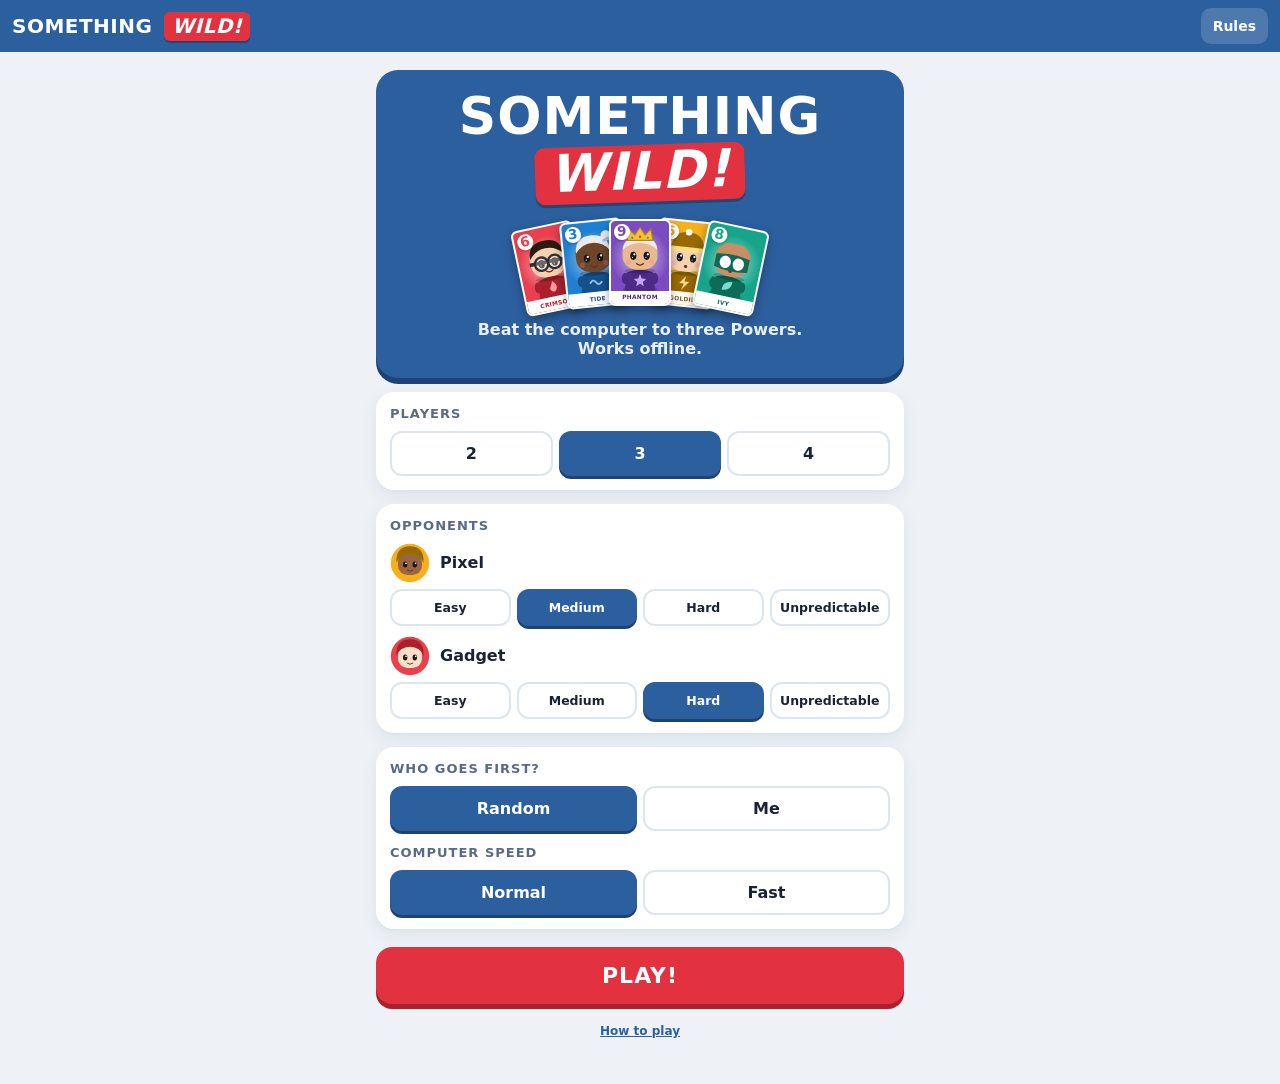
==== index.html @ 79aa4068 "Something Wild Solo PWA Co-Authored-By: Claude Sonnet 5.5 <noreply@anthropic.com> Claude-Session: ht" ====
<!doctype html>
<html lang="en">
<head>
<meta charset="utf-8">
<meta name="viewport" content="width=device-width, initial-scale=1, viewport-fit=cover, user-scalable=no">
<meta name="theme-color" content="#2c5f9e">
<meta name="mobile-web-app-capable" content="yes">
<meta name="apple-mobile-web-app-capable" content="yes">
<title>Something Wild Solo</title>
<link rel="manifest" href="manifest.webmanifest">
<link rel="icon" href="icon-192.png">
<link rel="apple-touch-icon" href="icon-192.png">
<style>
:root {
  --navy: #2c5f9e;
  --navy-d: #1d4274;
  --ink: #1b2233;
  --paper: #eef2f7;
  --paper-2: #dde5ef;
  --logo-red: #e2323f;
  --gold: #f6c22d;
  --radius: 14px;
  --c-red: #e8404e; --d-red: #a8212c; --l-red: #ff9aa0;
  --c-blue: #1f7fd1; --d-blue: #14518a; --l-blue: #8cc4f2;
  --c-green: #16a58a; --d-green: #0c6b59; --l-green: #7fdcc8;
  --c-yellow: #f5b01c; --d-yellow: #8a5c00; --l-yellow: #ffe08a;
  --c-purple: #7b4cc0; --d-purple: #4d2a85; --l-purple: #c4a6ee;
  --cw: 84px;
}
* { box-sizing: border-box; -webkit-tap-highlight-color: transparent; }
html, body { margin: 0; height: 100%; }
body {
  font-family: "Trebuchet MS", "Avenir Next", "Segoe UI", system-ui, sans-serif;
  background: var(--paper);
  color: var(--ink);
  overscroll-behavior: none;
  -webkit-user-select: none; user-select: none;
}
button { font: inherit; cursor: pointer; }
.hidden { display: none !important; }

/* ---------- header ---------- */
.topbar {
  display: flex; align-items: center; gap: 8px;
  background: var(--navy); color: #fff;
  padding: max(8px, env(safe-area-inset-top)) 12px 8px;
  position: sticky; top: 0; z-index: 20;
}
.logo { font-weight: 900; font-size: 20px; letter-spacing: .5px; line-height: 1; flex: 1; text-transform: uppercase; }
.logo b { color: #fff; background: var(--logo-red); padding: 2px 8px 3px; border-radius: 6px; margin-left: 4px; font-style: italic; box-shadow: 0 2px 0 rgba(0,0,0,.25); }
.iconbtn {
  background: rgba(255,255,255,.16); color: #fff; border: 0; border-radius: 10px;
  min-width: 40px; height: 36px; padding: 0 12px; font-weight: 800; font-size: 14px;
}
.iconbtn:active { background: rgba(255,255,255,.3); }

/* ---------- setup screen ---------- */
.setup { max-width: 560px; margin: 0 auto; padding: 18px 16px 40px; }
.hero {
  background: var(--navy); color: #fff; border-radius: 22px; padding: 22px 18px 20px; text-align: center;
  box-shadow: 0 6px 0 var(--navy-d);
}
.hero h1 { margin: 0; font-size: clamp(34px, 11vw, 52px); line-height: .95; text-transform: uppercase; letter-spacing: 1px; }
.hero h1 span { display: block; color: #fff; }
.hero h1 em { display: inline-block; background: var(--logo-red); font-style: italic; padding: 2px 14px 6px; border-radius: 10px; margin-top: 4px; box-shadow: 0 3px 0 rgba(0,0,0,.25); transform: rotate(-2deg); }
.hero p { margin: 14px 0 0; opacity: .9; font-weight: 600; }
.hero .fan { display: flex; justify-content: center; margin-top: 16px; --cw: 62px; }
.hero .fan .card { margin: 0 -8px; box-shadow: 0 4px 10px rgba(0,0,0,.35); }
.hero .fan .card:nth-child(1) { transform: rotate(-12deg) translateY(6px); }
.hero .fan .card:nth-child(2) { transform: rotate(-6deg) translateY(1px); }
.hero .fan .card:nth-child(3) { transform: rotate(0); z-index: 2; }
.hero .fan .card:nth-child(4) { transform: rotate(6deg) translateY(1px); }
.hero .fan .card:nth-child(5) { transform: rotate(12deg) translateY(6px); }
.panel { background: #fff; border-radius: 18px; padding: 14px; margin-top: 14px; box-shadow: 0 2px 0 var(--paper-2), 0 6px 18px rgba(30,50,90,.08); }
.panel h3 { margin: 0 0 10px; font-size: 13px; text-transform: uppercase; letter-spacing: 1px; color: #5a6a85; }
.seg { display: flex; gap: 6px; flex-wrap: wrap; }
.seg button {
  flex: 1 1 0; min-width: 64px; padding: 11px 8px; border-radius: 12px; border: 2px solid var(--paper-2);
  background: #fff; font-weight: 800; color: var(--ink);
}
.seg button[aria-pressed="true"] { background: var(--navy); border-color: var(--navy); color: #fff; box-shadow: 0 3px 0 var(--navy-d); }
.opp-row { display: flex; align-items: center; gap: 10px; margin-top: 10px; }
.opp-row .av { width: 40px; height: 40px; flex: none; }
.opp-row .nm { font-weight: 800; width: 66px; flex: none; }
.opp-row .seg { flex: 1; }
.opp-row .seg button { padding: 8px 2px; min-width: 0; font-size: 12px; }
.bigbtn {
  display: block; width: 100%; margin-top: 18px; padding: 16px; border: 0; border-radius: 16px;
  background: var(--logo-red); color: #fff; font-size: 22px; font-weight: 900; text-transform: uppercase; letter-spacing: 1px;
  box-shadow: 0 5px 0 #a8212c;
}
.bigbtn:active { transform: translateY(3px); box-shadow: 0 2px 0 #a8212c; }
.fine { text-align: center; font-size: 12px; color: #6b7b95; margin-top: 14px; }
.linkbtn { background: none; border: 0; color: var(--navy); font-weight: 800; text-decoration: underline; padding: 6px; }

/* ---------- cards ---------- */
.card {
  position: relative; width: var(--cw); aspect-ratio: 5 / 7; flex: none;
  border-radius: calc(var(--cw) * .1); background: var(--c);
  border: calc(var(--cw) * .04) solid #fff; box-shadow: 0 2px 6px rgba(20,30,60,.3);
  overflow: hidden; color: #fff;
  transition: transform .15s ease, box-shadow .15s ease;
}
.card .art { position: absolute; left: 0; right: 0; top: 8%; bottom: 15%; background: radial-gradient(circle at 50% 48%, rgba(255,255,255,.6), rgba(255,255,255,0) 66%); }
.card .art svg { width: 100%; height: 100%; display: block; }
.card .num {
  position: absolute; left: 5%; top: 4%; width: 27%; aspect-ratio: 1; border-radius: 50%;
  background: #fff; color: var(--c); display: grid; place-items: center; z-index: 2;
  font-weight: 900; font-size: calc(var(--cw) * .22); line-height: 1; box-shadow: 0 1px 3px rgba(0,0,0,.25);
}
.card .nm {
  position: absolute; left: 0; right: 0; bottom: 0; height: 15%; background: #fff; color: var(--d);
  display: grid; place-items: center; font-weight: 900; text-transform: uppercase;
  font-size: calc(var(--cw) * .095); letter-spacing: .3px; white-space: nowrap;
}
.card .msym { position: absolute; right: 5%; top: 5%; width: 19%; z-index: 2; background: rgba(255,255,255,.92); border-radius: 6px; padding: 2px; }
.card .msym svg { width: 100%; display: block; }
.card.back {
  background: linear-gradient(135deg, #fff 0 6%, var(--navy) 6% 100%);
  display: grid; place-items: center;
}
.card.back::after {
  content: "WILD!"; color: #fff; font-weight: 900; font-style: italic; transform: rotate(-12deg);
  font-size: calc(var(--cw) * .2); background: var(--logo-red); padding: 2px 6px; border-radius: 5px; box-shadow: 0 2px 0 rgba(0,0,0,.3);
}
.card.empty { background: transparent; border: 2px dashed #a9b6cb; box-shadow: none; }
.c-red { --c: var(--c-red); --d: var(--d-red); --l: var(--l-red); }
.c-blue { --c: var(--c-blue); --d: var(--d-blue); --l: var(--l-blue); }
.c-green { --c: var(--c-green); --d: var(--d-green); --l: var(--l-green); }
.c-yellow { --c: var(--c-yellow); --d: var(--d-yellow); --l: var(--l-yellow); }
.c-purple { --c: var(--c-purple); --d: var(--d-purple); --l: var(--l-purple); }
.card.sm { --cw: 46px; }
.card.sm .nm, .card.sm .msym { display: none; }
.card.sm .art { bottom: 0; }
.card.md { --cw: 62px; }
.card.md .nm { font-size: 7px; }
.card.lg { --cw: 110px; }

.selectable { cursor: pointer; outline: 3px solid var(--gold); outline-offset: 1px; animation: glow 1.1s ease-in-out infinite; }
@keyframes glow { 0%, 100% { outline-color: var(--gold); } 50% { outline-color: #fff; } }
.picked { outline: 4px solid #fff; box-shadow: 0 0 0 3px var(--logo-red), 0 8px 18px rgba(0,0,0,.35); transform: translateY(-14px) scale(1.04) !important; animation: none; z-index: 5; }
.hinted::before { content: "\2605"; position: absolute; z-index: 6; right: 3px; bottom: 18%; color: #fff; background: var(--logo-red); border-radius: 50%; width: 22px; height: 22px; display: grid; place-items: center; font-size: 13px; box-shadow: 0 1px 4px rgba(0,0,0,.4); }
.fresh { animation: pop .45s cubic-bezier(.2,1.4,.4,1); }
@keyframes pop { from { transform: scale(.4) translateY(-30px); opacity: 0; } to { transform: none; opacity: 1; } }
@keyframes bob { 0%, 100% { transform: translateY(0); } 50% { transform: translateY(-3px); } }

/* ---------- power cards ---------- */
.pcard {
  width: var(--pw, 180px); background: #fff; border-radius: 12px; overflow: hidden; border: 3px solid var(--c);
  box-shadow: 0 2px 8px rgba(20,30,60,.25); text-align: center; flex: none; position: relative;
}
.pcard .ptop { background: var(--c); color: #fff; font-weight: 900; font-size: 12px; text-transform: uppercase; padding: 3px 6px; letter-spacing: .4px; display: flex; align-items: center; justify-content: center; gap: 6px; }
.pcard .pico { background: linear-gradient(#f7f9fc, #e8edf5); padding: 6px 8px; }
.pcard .pico svg { width: 100%; height: 46px; display: block; }
.pcard .ptxt { font-size: 11px; line-height: 1.25; padding: 5px 7px 7px; font-weight: 600; color: #3b475e; }
.pcard.mini { --pw: 64px; border-width: 2px; border-radius: 9px; }
.pcard.mini .ptop { font-size: 8px; padding: 2px 2px; }
.pcard.mini .pico { padding: 3px 3px; }
.pcard.mini .pico svg { height: 24px; }
.pcard.mini .ptxt { display: none; }
.pcard.big { --pw: 150px; }
.pcard.disabled { filter: grayscale(.85); opacity: .65; }
.pcard .stripe { position: absolute; right: 0; top: 0; background: var(--gold); color: #3b2c00; font-size: 10px; font-weight: 900; padding: 2px 6px; border-bottom-left-radius: 8px; }

/* ---------- game screen ---------- */
.game { display: flex; flex-direction: column; min-height: calc(100dvh - 52px); max-width: 980px; margin: 0 auto; padding: 8px 8px 0; gap: 8px; }
.opps { display: flex; flex-direction: column; gap: 6px; }
@media (min-width: 760px) { .opps { flex-direction: row; } .opps .opp { flex: 1; } }
.opp { background: #fff; border-radius: 14px; padding: 7px 9px 8px; box-shadow: 0 2px 0 var(--paper-2); position: relative; border: 3px solid transparent; transition: border-color .2s, box-shadow .2s; min-width: 0; }
.opp.active, .me.active { border-color: var(--gold); box-shadow: 0 0 0 3px rgba(246,194,45,.35); }
.head { display: flex; align-items: center; gap: 7px; min-height: 30px; }
.head .av { width: 28px; height: 28px; flex: none; }
.head .who { font-weight: 900; font-size: 14px; }
.lvl { font-size: 10px; font-weight: 900; text-transform: uppercase; letter-spacing: .6px; padding: 2px 6px; border-radius: 99px; background: var(--paper-2); color: #4a5a76; }
.lvl.hard { background: #ffd9dc; color: #8a1d27; }
.lvl.unpredictable { background: #e6d9ff; color: #4d2a85; }
.lvl.easy { background: #d5f4e8; color: #0c6b59; }
.lvl.medium { background: #fff0c4; color: #7a5600; }
.pips { margin-left: auto; display: flex; gap: 4px; align-items: center; }
.pip { width: 15px; height: 15px; border-radius: 50%; border: 2px solid #b7c2d6; background: #fff; }
.pip.on { background: var(--gold); border-color: #c99a00; box-shadow: 0 0 0 2px rgba(246,194,45,.35); }
.handcount { display: flex; align-items: center; gap: 3px; font-weight: 900; font-size: 12px; color: #4a5a76; }
.handcount .mb { width: 11px; height: 15px; border-radius: 2px; background: var(--navy); border: 1px solid #fff; box-shadow: 0 0 0 1px #9fb0cc; }
.moverchip { width: 26px; height: 32px; flex: none; }
.moverchip svg { width: 100%; height: 100%; }
.tabrow { display: flex; align-items: flex-end; min-height: 56px; margin-top: 4px; padding-left: 2px; }
.tabrow .card { margin-right: -8px; }
.tabrow .card:last-child { margin-right: 0; }
.tabrow.empty::before { content: "nothing in play yet"; color: #9aa8bf; font-size: 11px; font-weight: 700; align-self: center; }
.pwrow { display: flex; gap: 5px; margin-top: 5px; flex-wrap: wrap; }

.center { display: flex; align-items: flex-start; justify-content: center; gap: 10px; padding: 8px; background: linear-gradient(#e3eaf4, #d6e0ee); border-radius: 16px; }
.pile { text-align: center; font-size: 11px; font-weight: 800; color: #4a5a76; --cw: 58px; }
.pile .card { margin: 0 auto 3px; }
.pile .count { display: block; }
.centerpower { text-align: center; }
.centerpower .hint { display: block; font-size: 10.5px; font-weight: 800; color: #4a5a76; margin-top: 4px; max-width: 150px; }
.hint .dot { display: inline-block; width: 10px; height: 10px; border-radius: 50%; background: var(--c); vertical-align: -1px; margin-right: 2px; }
.moverbox { text-align: center; font-size: 10.5px; font-weight: 800; color: #4a5a76; width: 62px; }
.moverbox .tok { width: 46px; height: 56px; margin: 0 auto 2px; }
.moverbox .tok svg { width: 100%; height: 100%; }
.moverbox.held .tok { opacity: .35; filter: grayscale(.6); }
.ticker { text-align: center; min-height: 36px; font-weight: 700; font-size: 13px; color: #33415c; padding: 0 6px; display: flex; flex-direction: column; justify-content: center; }
.ticker div:last-child { font-weight: 900; color: var(--ink); }
.ticker div:not(:last-child) { opacity: .55; font-size: 12px; }

.me { background: #fff; border-radius: 14px; padding: 7px 9px 9px; box-shadow: 0 2px 0 var(--paper-2); border: 3px solid transparent; }
.me .tabrow { min-height: 92px; }
.me .tabrow .card { --cw: 62px; margin-right: -4px; }
.hand { display: flex; justify-content: center; gap: 6px; padding: 10px 4px 10px; }
.hand .card { --cw: min(23vw, 92px); }
@media (min-width: 760px) { .hand .card { --cw: 100px; } .me .tabrow .card { --cw: 78px; } .card.sm { --cw: 54px; } .card.md { --cw: 70px; } }
.hand .card:active { transform: translateY(-4px); }

/* ---------- prompt bar ---------- */
.promptbar {
  position: sticky; bottom: 0; z-index: 15; margin: 0 -8px; padding: 10px 12px max(10px, env(safe-area-inset-bottom));
  background: var(--navy); color: #fff; display: flex; align-items: center; gap: 10px; min-height: 62px;
  box-shadow: 0 -4px 14px rgba(20,40,80,.25);
}
.promptbar .msg { flex: 1; font-weight: 800; font-size: 15px; line-height: 1.2; }
.promptbar .msg small { display: block; font-weight: 600; opacity: .85; font-size: 12px; margin-top: 2px; }
.pbtn { border: 0; border-radius: 12px; padding: 11px 16px; font-weight: 900; font-size: 15px; background: #fff; color: var(--navy-d); box-shadow: 0 3px 0 rgba(0,0,0,.25); white-space: nowrap; }
.pbtn.primary { background: var(--logo-red); color: #fff; }
.pbtn[disabled] { opacity: .45; box-shadow: none; }
.pbtn:active:not([disabled]) { transform: translateY(2px); box-shadow: 0 1px 0 rgba(0,0,0,.25); }
.dots::after { content: ""; display: inline-block; width: 1.4em; text-align: left; animation: dots 1.2s steps(4, end) infinite; }
@keyframes dots { 0% { content: ""; } 25% { content: "."; } 50% { content: ".."; } 75% { content: "..."; } }

/* ---------- sheets / overlays ---------- */
.scrim { position: fixed; inset: 0; background: rgba(15,25,50,.45); z-index: 40; display: flex; align-items: flex-end; justify-content: center; }
.scrim.center-modal { align-items: center; padding: 16px; }
.sheet { background: #fff; width: 100%; max-width: 620px; border-radius: 22px 22px 0 0; padding: 16px 14px max(16px, env(safe-area-inset-bottom)); max-height: 82dvh; overflow: auto; animation: rise .22s ease-out; }
.center-modal .sheet { border-radius: 22px; }
@keyframes rise { from { transform: translateY(40px); opacity: 0; } to { transform: none; opacity: 1; } }
.sheet h2 { margin: 0 0 4px; font-size: 20px; }
.sheet .sub { margin: 0 0 12px; color: #5a6a85; font-weight: 600; font-size: 14px; }
.sheet h4 { margin: 16px 0 6px; font-size: 13px; text-transform: uppercase; letter-spacing: 1px; color: #5a6a85; }
.plist { display: flex; flex-direction: column; gap: 10px; }
.popt { display: flex; gap: 12px; align-items: center; padding: 8px; border-radius: 14px; border: 2px solid var(--paper-2); background: #fff; text-align: left; width: 100%; }
.popt:not([disabled]):active { background: #f3f6fb; }
.popt .pcard { --pw: 118px; }
.popt .ptxt { display: none; }
.popt .info { flex: 1; font-size: 13px; font-weight: 700; color: #3b475e; line-height: 1.3; }
.popt .info b { display: block; font-size: 15px; color: var(--ink); }
.popt .info .why { color: #b33; font-size: 12px; }
.popt .star { color: #0c6b59; font-weight: 900; }
.popt[disabled] { opacity: .55; }
.colorgrid { display: grid; grid-template-columns: repeat(5, 1fr); gap: 8px; margin: 8px 0; }
.colorgrid button { aspect-ratio: 1; border: 3px solid #fff; border-radius: 16px; font-weight: 900; color: #fff; font-size: 11px; text-transform: uppercase; box-shadow: 0 3px 0 rgba(0,0,0,.25); background: var(--c); }
.numgrid { display: grid; grid-template-columns: repeat(5, 1fr); gap: 8px; margin: 8px 0; }
.numgrid button { padding: 14px 0; border-radius: 14px; border: 2px solid var(--paper-2); background: #fff; font-size: 22px; font-weight: 900; box-shadow: 0 3px 0 var(--paper-2); }
.numgrid button:active { background: var(--navy); color: #fff; }
.cardrow { display: flex; flex-wrap: wrap; gap: 8px; justify-content: center; margin: 8px 0; }
.cardrow .card { --cw: 62px; }
.tripleopt { display: flex; gap: 4px; padding: 8px; border-radius: 14px; border: 2px solid var(--paper-2); background: #fff; margin-bottom: 8px; width: 100%; align-items: center; justify-content: center; }
.tripleopt .card { --cw: 58px; }
.tripleopt .lbl { margin-left: 10px; font-weight: 800; font-size: 13px; text-align: left; flex: 1; }
.skipbtn { width: 100%; margin-top: 10px; padding: 13px; border-radius: 14px; border: 2px solid var(--paper-2); background: #fff; font-weight: 900; font-size: 15px; color: #4a5a76; }
.rules p, .rules li { font-size: 14px; line-height: 1.45; color: #2e3a52; }
.rules ol { padding-left: 20px; margin: 6px 0; }
.rules .pgrid { display: grid; grid-template-columns: 1fr 1fr; gap: 10px; }
@media (max-width: 440px) { .rules .pgrid { grid-template-columns: 1fr; } }
.rules .pcard { --pw: 100%; }
.rules .pcard .pico svg { height: 40px; }

/* ---------- banners ---------- */
.banner { position: fixed; left: 50%; top: 28%; transform: translateX(-50%); z-index: 60; pointer-events: none; text-align: center; animation: bannerIn 2s ease both; width: min(92vw, 520px); }
.banner .b { display: inline-block; background: var(--logo-red); color: #fff; font-weight: 900; font-size: clamp(22px, 7vw, 38px); text-transform: uppercase; font-style: italic; padding: 8px 22px 12px; border-radius: 16px; box-shadow: 0 6px 0 #a8212c, 0 10px 30px rgba(0,0,0,.3); transform: rotate(-2deg); }
.banner .s { margin-top: 10px; background: #fff; border-radius: 12px; display: inline-block; padding: 7px 14px; font-weight: 800; font-size: 14px; box-shadow: 0 4px 14px rgba(0,0,0,.25); }
@keyframes bannerIn { 0% { opacity: 0; transform: translateX(-50%) scale(.5) rotate(-6deg); } 12% { opacity: 1; transform: translateX(-50%) scale(1.05); } 20% { transform: translateX(-50%) scale(1); } 85% { opacity: 1; } 100% { opacity: 0; transform: translateX(-50%) translateY(-20px); } }
.win { text-align: center; }
.win .trophy { font-size: 56px; }
.win h2 { font-size: 30px; text-transform: uppercase; font-style: italic; margin: 6px 0; color: var(--logo-red); }
.win .row { display: flex; gap: 10px; margin-top: 14px; }
.win .row button { flex: 1; }

@media (prefers-reduced-motion: reduce) {
  *, *::before, *::after { animation-duration: .01ms !important; animation-iteration-count: 1 !important; transition-duration: .01ms !important; }
}

/* ---------- layout v2: compact table (overrides earlier rules) ---------- */
.opps { display: grid !important; grid-template-columns: repeat(var(--n, 1), minmax(0, 1fr)); gap: 6px; }
.opp {
  --pw: calc((min(100vw, 980px) - 16px - (var(--n, 1) - 1) * 6px) / var(--n, 1));
  --ocw: clamp(26px, calc((var(--pw) - 26px) / 3.3), 56px);
  padding: 6px 7px 7px;
}
.opp .h1 { display: flex; align-items: center; gap: 5px; min-height: 26px; }
.opp .h1 .av { width: 24px; height: 24px; flex: none; }
.opp .h1 .who { font-weight: 900; font-size: 13px; white-space: nowrap; overflow: hidden; text-overflow: ellipsis; }
.opp .h1 .moverchip { width: 18px; height: 24px; margin-left: auto; }
.opp .h2 { display: flex; align-items: center; gap: 6px; margin-top: 2px; flex-wrap: wrap; }
.opp .h2 .pips { margin-left: auto; gap: 3px; }
.opp .pip { width: 11px; height: 11px; border-width: 2px; }
.opp .lvl { font-size: 8.5px; padding: 1px 5px; }
.opp .handcount { font-size: 11px; }
.opp .handcount .mb { width: 8px; height: 11px; }
.opp .card.sm { --cw: var(--ocw); }
.opp .tabrow { min-height: calc(var(--ocw) * 1.4); margin-top: 4px; }
.opp .tabrow .card { margin-right: calc(var(--ocw) * -.42); }
.opp .tabrow .card:last-child { margin-right: 0; }
.opp .tabrow.empty::before { font-size: 10px; }
.chips { display: flex; gap: 3px; flex-wrap: wrap; align-items: center; }
.opp .chips { margin-top: 4px; min-height: 0; }
.pchip { width: 36px; padding: 1px 2px; border: 2px solid var(--c); border-radius: 7px; background: #f3f6fb; }
.pchip svg { width: 100%; height: 19px; display: block; }
.head { flex-wrap: nowrap; }
.me .head .chips { margin-left: 4px; }
.me .head .pips { margin-left: auto; }
.me .head .moverchip { width: 22px; height: 28px; }
.me .tabrow { flex-wrap: wrap; gap: 4px; min-height: 88px; }
.me .tabrow .card { margin-right: 0; --cw: 60px; }
.hand .card { --cw: min(21.5vw, 88px); }
@media (min-width: 760px) { .me .tabrow .card { --cw: 76px; } .hand .card { --cw: 100px; } .opp { --ocw: 48px; } }

.center { flex-direction: column; align-items: stretch; gap: 4px; padding: 8px 8px 6px; }
.center .row { display: flex; align-items: flex-start; justify-content: center; gap: 10px; }
.pile { background: none; border: 0; padding: 0; font-family: inherit; }
.pile .card { --cw: 52px; }
.centerpower .pcard.big { --pw: 124px; }
.centerpower .pcard .ptxt { display: none; }
.centerpower .pcard .pico svg { height: 38px; }
.centerpower .hint { max-width: 124px; margin-left: auto; margin-right: auto; font-size: 10px; line-height: 1.2; }
.moverbox { width: 56px; }
.moverbox .tok { width: 40px; height: 50px; }
.pcard.mini .ptop { white-space: nowrap; overflow: hidden; text-overflow: ellipsis; display: block; }
.ticker { min-height: 34px; }
.sheet .pcard { --pw: 118px; }
.sheet .pcard.big { --pw: 170px; }
.sheet .pcard.big .ptxt { display: block; }
.popt .pcard .ptxt { display: none; }
.rules .pcard { --pw: 100%; }
.rules .pcard .ptxt { display: block; }
.game { gap: 6px; }

/* ---------- fixes ---------- */
.opp-row { flex-wrap: wrap; row-gap: 6px; }
.opp-row .nm { flex: 1; width: auto; }
.opp-row .seg { flex: 1 1 100%; order: 3; }
.opp-row .seg button { font-size: 12.5px; padding: 9px 2px; }
.setup { overflow-x: hidden; }
.promptbar { margin-top: auto; }
.game { min-height: calc(100dvh - 54px); }

/* ---------- v3: readable numbers on played cards, power tooltip, game-over bar ---------- */
.me .tabrow .card { --cw: 66px; }
.card.md .num { width: 38%; font-size: calc(var(--cw) * .32); left: 4%; top: 3%; }
.card.md .msym { width: 17%; }
/* small (opponent) cards: the number goes in a big band where the name would be */
.card.sm .nm { height: 38%; font-size: 0; background: #fff; }
.card.sm .nm::after { content: attr(data-n); font-size: calc(var(--cw) * .56); font-weight: 900; color: var(--c); line-height: 1; }
.card.sm .num { display: none; }
.card.sm .art { top: 4%; bottom: 30%; }
.pile .card .num { width: 38%; font-size: calc(var(--cw) * .3); }
@media (min-width: 760px) { .me .tabrow .card { --cw: 80px; } }
#tip {
  position: fixed; z-index: 80; display: none; pointer-events: none; background: #17203a; color: #fff;
  border-radius: 12px; padding: 9px 12px 10px; font-size: 13.5px; line-height: 1.3; font-weight: 600;
  box-shadow: 0 10px 28px rgba(0,0,0,.4);
}
#tip b { display: block; font-size: 14.5px; margin-bottom: 3px; color: var(--gold); text-transform: uppercase; letter-spacing: .4px; }
[data-power], [data-act^="power:"] { -webkit-touch-callout: none; touch-action: manipulation; cursor: help; }
.promptbar.over { background: var(--logo-red); }
.promptbar.over .pbtn.primary { background: #fff; color: var(--logo-red); }
.promptbar.over .pbtn { background: rgba(255,255,255,.22); color: #fff; box-shadow: none; }
.promptbar.over .pbtn.primary { background: #fff; color: #a8212c; }
.card.sm .nm { justify-items: start; padding-left: 13%; }
.card.sm .nm { display: grid; }

/* ---------- peek at the table while a decision sheet is open ---------- */
.peekbtn { float: right; margin: 0 0 6px 8px; border: 2px solid var(--paper-2); background: #fff; color: var(--navy); font-weight: 900; font-size: 13px; padding: 7px 11px; border-radius: 99px; }
.peekbtn:active { background: var(--paper-2); }
.scrim.peeking { background: transparent; pointer-events: none; }
.scrim.peeking .sheet { display: none; }
.peekbar {
  position: fixed; left: 0; right: 0; bottom: 0; z-index: 45; pointer-events: auto;
  display: flex; align-items: center; gap: 10px; padding: 10px 12px max(10px, env(safe-area-inset-bottom));
  background: var(--navy); color: #fff; font-weight: 800; box-shadow: 0 -4px 14px rgba(20,40,80,.3);
}
.peekbar span { flex: 1; }

/* ---------- drag a card to your play area ---------- */
.card.draggable { touch-action: none; cursor: grab; }
.card.dragging { opacity: .28; }
.card.ghost {
  position: fixed; z-index: 90; margin: 0; pointer-events: none; transform: scale(1.1) rotate(-3deg);
  box-shadow: 0 16px 34px rgba(0,0,0,.4); transition: none; animation: none; outline: none;
}
.card.ghost.returning { transition: left .18s ease, top .18s ease, transform .18s ease; }
.me { position: relative; }
.me.drop-ready { outline: 3px dashed var(--gold); outline-offset: 2px; background: #fffbea; }
.me.drop-ready::after {
  content: "Drop here to play"; position: absolute; right: 10px; bottom: 8px; z-index: 3; pointer-events: none;
  font-weight: 900; font-size: 12px; color: #6d4a00; background: var(--gold); padding: 3px 10px; border-radius: 99px;
}
.me.drop-over { outline-style: solid; background: #fff1b8; }

</style>
</head>
<body>
<div id="app"></div>
<div id="overlay"></div>
<div id="banner"></div>
<script>
/* Something Wild! - rules engine (Spider-Man edition ruleset).
   Pure logic, no DOM. Works in browsers (global SW) and Node (require). */
(function (root, factory) {
  if (typeof module === 'object' && module.exports) module.exports = factory();
  else root.SW = factory();
})(typeof self !== 'undefined' ? self : this, function () {
  'use strict';

  const RULES = { HAND: 3, MAX_TABLEAU: 5, WIN: 3 };
  const COLORS = ['red', 'blue', 'green', 'yellow', 'purple'];
  const COLOR_LABEL = { red: 'Red', blue: 'Blue', green: 'Green', yellow: 'Yellow', purple: 'Purple' };

  /* ---- Power cards -------------------------------------------------------
     10 powers, 2 per colour. The rulebook lists the 10 effects but the colour
     of each Power card is only visible on the physical cards, so the colour
     assignment below is an ASSUMPTION - edit the `color` fields to match. */
  const POWERS = [
    { id: 'blue3',      color: 'blue',   kind: 'score', mode: 'blue',
      name: 'Blue Trio',     text: 'With three BLUE cards in play, you may score with them.' },
    { id: 'red3',       color: 'red',    kind: 'score', mode: 'red',
      name: 'Red Trio',      text: 'With three RED cards in play, you may score with them.' },
    { id: 'n268',       color: 'green',  kind: 'score', mode: '268',
      name: '2-6-8',         text: 'With a 2, a 6 and an 8 in play, you may score with them.' },
    { id: 'redwild',    color: 'red',    kind: 'wild',  wild: 'red',
      name: 'Red Is Wild',   text: 'Treat RED cards in play as any NUMBER.' },
    { id: 'threewild',  color: 'blue',   kind: 'wild',  wild: '3',
      name: 'Threes Wild',   text: 'Treat 3s in play as any NUMBER.' },
    { id: 'guesscolor', color: 'purple', kind: 'guess', guess: 'color',
      name: 'Guess a Color', text: 'Guess a COLOR. Discard the top card of the deck. If it matches, play the card.' },
    { id: 'guessnum',   color: 'purple', kind: 'guess', guess: 'number',
      name: 'Guess a Number', text: 'Guess a NUMBER. Discard the top card of the deck. If it matches, play the card.' },
    { id: 'swap',       color: 'yellow', kind: 'swap',
      name: 'Swap',          text: 'Swap a card in play with another player’s card of the same COLOR.' },
    { id: 'seven',      color: 'yellow', kind: 'discard7',
      name: 'Lucky Sevens',  text: 'If you have any 7s in play, play a card from the discard pile.' },
    { id: 'pass',       color: 'green',  kind: 'pass',
      name: 'Pass It On',    text: 'All players pass a card from their hand to the previous player.' },
  ];
  const POWER_BY_ID = {};
  POWERS.forEach(p => (POWER_BY_ID[p.id] = p));

  /* ---- Cards ------------------------------------------------------------ */
  const ALL_CARDS = [];
  COLORS.forEach(color => { for (let n = 1; n <= 9; n++) ALL_CARDS.push({ id: color + n, color, num: n }); });
  const CARD_BY_ID = {};
  ALL_CARDS.forEach(c => (CARD_BY_ID[c.id] = c));
  const cardName = c => COLOR_LABEL[c.color] + ' ' + c.num;
  const hasMoverSymbol = c => c.num === 1; // the five 1s carry the "take a mover" symbol

  /* ---- Utilities -------------------------------------------------------- */
  function mulberry32(a) {
    return function () {
      a |= 0; a = (a + 0x6D2B79F5) | 0;
      let t = Math.imul(a ^ (a >>> 15), 1 | a);
      t = (t + Math.imul(t ^ (t >>> 7), 61 | t)) ^ t;
      return ((t ^ (t >>> 14)) >>> 0) / 4294967296;
    };
  }
  function shuffle(arr, rng) {
    for (let i = arr.length - 1; i > 0; i--) {
      const j = Math.floor(rng() * (i + 1));
      const t = arr[i]; arr[i] = arr[j]; arr[j] = t;
    }
    return arr;
  }
  function combos3(arr) {
    const out = [];
    for (let i = 0; i < arr.length; i++)
      for (let j = i + 1; j < arr.length; j++)
        for (let k = j + 1; k < arr.length; k++) out.push([arr[i], arr[j], arr[k]]);
    return out;
  }
  function removeById(arr, id) {
    const i = arr.findIndex(c => c.id === id);
    if (i < 0) throw new Error('card not found: ' + id);
    return arr.splice(i, 1)[0];
  }

  /* ---- Scoring logic ----------------------------------------------------- */
  function wildFn(power) {
    if (power && power.kind === 'wild') {
      if (power.wild === 'red') return c => c.color === 'red';
      if (power.wild === '3') return c => c.num === 3;
    }
    return () => false;
  }
  function isSet(cards, wf) {
    const nums = new Set();
    for (const c of cards) if (!wf(c)) nums.add(c.num);
    return nums.size <= 1;
  }
  function isRun(cards, wf) {
    const col = cards[0].color;
    if (!cards.every(c => c.color === col)) return false;
    const fixed = cards.filter(c => !wf(c)).map(c => c.num);
    if (new Set(fixed).size !== fixed.length) return false;
    if (fixed.length === 0) return true;
    const mn = Math.min(...fixed), mx = Math.max(...fixed);
    if (mx - mn > 2) return false;
    return Math.max(1, mx - 2) <= Math.min(7, mn);
  }
  function powerModeMatch(cards, power) {
    if (!power || power.kind !== 'score') return false;
    if (power.mode === 'blue') return cards.every(c => c.color === 'blue');
    if (power.mode === 'red') return cards.every(c => c.color === 'red');
    if (power.mode === '268') {
      const nums = cards.map(c => c.num).sort((a, b) => a - b);
      return nums[0] === 2 && nums[1] === 6 && nums[2] === 8;
    }
    return false;
  }
  /** What kind of score is this triple? returns 'set' | 'run' | 'power' | null */
  function tripleKind(cards, power) {
    const wf = wildFn(power);
    if (isSet(cards, wf)) return 'set';
    if (isRun(cards, wf)) return 'run';
    if (powerModeMatch(cards, power)) return 'power';
    return null;
  }
  const isScoringTriple = (cards, power) => tripleKind(cards, power) !== null;
  /** All scoring triples in a tableau given the Power used this turn (or null). */
  function findTriples(tableau, power) {
    return combos3(tableau).filter(t => isScoringTriple(t, power));
  }

  /* ---- Power feasibility ------------------------------------------------- */
  function swapPairs(state, pi) {
    const me = state.players[pi];
    const pairs = [];
    me.tableau.forEach(mine => {
      state.players.forEach((o, oi) => {
        if (oi === pi) return;
        o.tableau.forEach(theirs => {
          if (theirs.color === mine.color) pairs.push({ mine: mine.id, theirs: theirs.id, other: oi });
        });
      });
    });
    return pairs;
  }
  function powerFeasibility(state, pi, power) {
    const me = state.players[pi];
    switch (power.kind) {
      case 'guess':
        return state.deck.length + state.discard.length > 0 ? { ok: true } : { ok: false, reason: 'No cards left to reveal' };
      case 'swap':
        return swapPairs(state, pi).length ? { ok: true } : { ok: false, reason: 'No matching colors to swap' };
      case 'discard7':
        if (!me.tableau.some(c => c.num === 7)) return { ok: false, reason: 'You have no 7 in play' };
        if (!state.discard.length) return { ok: false, reason: 'Discard pile is empty' };
        return { ok: true };
      case 'pass':
        return state.players.every(p => p.hand.length > 0) ? { ok: true } : { ok: false, reason: 'Nobody has cards to pass' };
      default:
        return { ok: true };
    }
  }
  /** Powers the player may use right now (needs the mover). */
  function usablePowers(state, pi) {
    if (state.mover !== pi) return [];
    const me = state.players[pi];
    const list = [];
    me.powers.forEach(p => list.push({ power: p, source: 'own' }));
    if (state.center) list.push({ power: state.center, source: 'center' });
    return list.map(o => {
      const f = powerFeasibility(state, pi, o.power);
      let scores = false;
      if (o.power.kind === 'wild' || o.power.kind === 'score')
        scores = findTriples(me.tableau, o.power).length > 0;
      return { power: o.power, source: o.source, feasible: f.ok, reason: f.reason, scores };
    });
  }

  /* ---- Game setup --------------------------------------------------------- */
  function newGame(opts) {
    const seed = opts.seed != null ? opts.seed : (Math.random() * 4294967296) >>> 0;
    const rng = mulberry32(seed);
    const players = opts.players.map((p, i) => ({
      id: i, name: p.name, human: !!p.human, level: p.level || null,
      hand: [], tableau: [], powers: [],
    }));
    const deck = shuffle(ALL_CARDS.slice(), rng);
    for (let r = 0; r < RULES.HAND; r++) players.forEach(p => p.hand.push(deck.pop()));
    const powerPile = shuffle(POWERS.slice(), rng);
    const center = powerPile.pop();
    const first = opts.first == null || opts.first === 'random' ? Math.floor(rng() * players.length) : opts.first;
    return { players, deck, discard: [], powerPile, center, mover: null, current: first,
      turnNo: 0, winner: null, rng, turn: null, seed };
  }

  async function emit(hooks, type, data) {
    if (hooks && hooks.event) await hooks.event(type, data || {});
  }
  async function drawCard(state, hooks) {
    if (state.deck.length === 0 && state.discard.length > 0) {
      state.deck = shuffle(state.discard.splice(0), state.rng);
      await emit(hooks, 'reshuffle', {});
    }
    return state.deck.pop() || null;
  }

  /* ---- Power effects -------------------------------------------------------- */
  async function applyPower(state, pi, power, agents, hooks) {
    const p = state.players[pi];
    const ag = agents[pi];
    state.turn.power = power;
    await emit(hooks, 'power-use', { player: pi, power });
    switch (power.kind) {
      case 'wild':
      case 'score':
        break; // takes effect at the scoring step
      case 'guess': {
        const guess = power.guess === 'color' ? await ag.chooseColor(state, pi) : await ag.chooseNumber(state, pi);
        const c = await drawCard(state, hooks);
        if (!c) break;
        const match = power.guess === 'color' ? c.color === guess : c.num === guess;
        if (match) p.tableau.push(c); else state.discard.push(c);
        await emit(hooks, 'guess', { player: pi, type: power.guess, guess, card: c, match });
        break;
      }
      case 'swap': {
        const pairs = swapPairs(state, pi);
        let ch = await ag.chooseSwap(state, pi, pairs);
        if (!ch || !pairs.some(x => x.mine === ch.mine && x.theirs === ch.theirs)) ch = pairs[0];
        const other = state.players[ch.other !== undefined ? ch.other : pairs.find(x => x.theirs === ch.theirs).other];
        const mi = p.tableau.findIndex(c => c.id === ch.mine);
        const oi = other.tableau.findIndex(c => c.id === ch.theirs);
        const mine = p.tableau[mi], theirs = other.tableau[oi];
        p.tableau[mi] = theirs; other.tableau[oi] = mine;
        await emit(hooks, 'swap', { player: pi, other: other.id, mine, theirs });
        break;
      }
      case 'pass': {
        const n = state.players.length;
        const given = [];
        for (let i = 0; i < n; i++) {
          let id = await agents[i].choosePassCard(state, i);
          if (!state.players[i].hand.some(c => c.id === id)) id = state.players[i].hand[0].id;
          given[i] = id;
        }
        const cards = given.map((id, i) => removeById(state.players[i].hand, id));
        const moves = [];
        for (let i = 0; i < n; i++) {
          const to = (i - 1 + n) % n;
          state.players[to].hand.push(cards[i]);
          moves.push({ from: i, to, card: cards[i] });
        }
        await emit(hooks, 'pass', { player: pi, moves });
        break;
      }
      case 'discard7': {
        const pile = state.discard.slice();
        let id = await ag.chooseDiscardPick(state, pi, pile);
        if (!pile.some(c => c.id === id)) id = pile[pile.length - 1].id;
        const c = removeById(state.discard, id);
        p.tableau.push(c);
        await emit(hooks, 'discard-pick', { player: pi, card: c });
        break;
      }
    }
  }

  /* ---- A full turn ------------------------------------------------------------- */
  async function runTurn(state, agents, hooks) {
    const pi = state.current;
    const p = state.players[pi];
    const ag = agents[pi];
    state.turn = { power: null };
    await emit(hooks, 'turn-start', { player: pi });

    // 1. Draw
    const drawn = await drawCard(state, hooks);
    if (drawn) p.hand.push(drawn);
    await emit(hooks, 'draw', { player: pi, card: drawn });

    // 2. Play
    if (p.hand.length === 0) throw new Error('player has no cards');
    let id = await ag.choosePlay(state, pi);
    if (!p.hand.some(c => c.id === id)) id = p.hand[0].id;
    const played = removeById(p.hand, id);
    p.tableau.push(played);
    await emit(hooks, 'play', { player: pi, card: played });

    // 3. Take the mover
    const matches = state.center && played.color === state.center.color;
    if ((matches || hasMoverSymbol(played)) && state.mover !== pi) {
      const from = state.mover;
      state.mover = pi;
      await emit(hooks, 'mover', { player: pi, from, reason: hasMoverSymbol(played) && !matches ? 'symbol' : 'color' });
    }

    // 4. Use a Power (needs the mover)
    if (state.mover === pi) {
      const opts = usablePowers(state, pi);
      if (opts.some(o => o.feasible)) {
        const choice = await ag.choosePower(state, pi, opts);
        if (choice) {
          const opt = opts.find(o => o.power.id === choice.id && o.feasible);
          if (opt) await applyPower(state, pi, opt.power, agents, hooks);
        }
      }
    } else {
      await emit(hooks, 'no-mover', { player: pi });
    }

    // 5. Score
    const triples = findTriples(p.tableau, state.turn.power);
    if (triples.length) {
      let ti = triples.length === 1 ? 0 : await ag.chooseTriple(state, pi, triples);
      if (!(ti >= 0 && ti < triples.length)) ti = 0;
      const triple = triples[ti];
      const kind = tripleKind(triple, state.turn.power);
      triple.forEach(c => state.discard.push(removeById(p.tableau, c.id)));
      const gained = state.center;
      p.powers.push(gained);
      state.center = state.powerPile.pop() || null;
      await emit(hooks, 'score', { player: pi, cards: triple, kind, power: gained, next: state.center });
      if (p.powers.length >= RULES.WIN) {
        state.winner = pi;
        await emit(hooks, 'win', { player: pi });
        return;
      }
    }

    // 6. Discard down to five
    if (p.tableau.length > RULES.MAX_TABLEAU) {
      const n = p.tableau.length - RULES.MAX_TABLEAU;
      let ids = await ag.chooseDiscards(state, pi, n);
      ids = (ids || []).filter((x, i, a) => a.indexOf(x) === i && p.tableau.some(c => c.id === x)).slice(0, n);
      while (ids.length < n) {
        const extra = p.tableau.find(c => !ids.includes(c.id));
        ids.push(extra.id);
      }
      const gone = ids.map(x => removeById(p.tableau, x));
      gone.forEach(c => state.discard.push(c));
      await emit(hooks, 'discard', { player: pi, cards: gone });
    }

    state.turn = null;
    state.current = (state.current + 1) % state.players.length;
    state.turnNo++;
  }

  async function playGame(state, agents, hooks, maxTurns) {
    const cap = maxTurns || 600;
    while (state.winner == null && state.turnNo < cap) await runTurn(state, agents, hooks);
    return state;
  }

  return {
    RULES, COLORS, COLOR_LABEL, POWERS, POWER_BY_ID, ALL_CARDS, CARD_BY_ID,
    cardName, hasMoverSymbol, mulberry32, shuffle, combos3, removeById,
    isSet, isRun, tripleKind, isScoringTriple, findTriples,
    swapPairs, powerFeasibility, usablePowers,
    newGame, drawCard, applyPower, runTurn, playGame,
  };
});

</script>
<script>
/* Something Wild! - computer opponents.
   Levels: easy, medium, hard, unpredictable. */
(function (root, factory) {
  if (typeof module === 'object' && module.exports) module.exports = factory(require('./engine.js'));
  else root.SWAI = factory(root.SW);
})(typeof self !== 'undefined' ? self : this, function (SW) {
  'use strict';
  const { COLORS, ALL_CARDS, RULES, findTriples, swapPairs, usablePowers, combos3, isScoringTriple, hasMoverSymbol } = SW;

  const LEVELS = ['easy', 'medium', 'hard', 'unpredictable'];

  /* ---- helpers ---------------------------------------------------------- */
  function pick(arr, rng) { return arr[Math.floor(rng() * arr.length)]; }

  function buildCounts(state, me, counting) {
    // uc[color][num] = how many copies we believe are still unseen
    const uc = {};
    COLORS.forEach(c => { uc[c] = {}; for (let n = 1; n <= 9; n++) uc[c][n] = 1; });
    let total = 45;
    if (counting) {
      const seen = new Set();
      state.players[me].hand.forEach(c => seen.add(c.id));
      state.players.forEach(p => p.tableau.forEach(c => seen.add(c.id)));
      state.discard.forEach(c => seen.add(c.id));
      seen.forEach(id => { const c = SW.CARD_BY_ID[id]; uc[c.color][c.num] = 0; });
      total = 45 - seen.size;
    }
    return { uc, total: Math.max(1, total) };
  }

  function pairAvail(a, b, uc) {
    let av = 0;
    if (a.num === b.num) {
      COLORS.forEach(c => { av += uc[c][a.num]; });
    } else if (a.color === b.color) {
      const lo = Math.min(a.num, b.num), hi = Math.max(a.num, b.num), col = a.color;
      if (hi - lo === 1) {
        if (lo - 1 >= 1) av += uc[col][lo - 1];
        if (hi + 1 <= 9) av += uc[col][hi + 1];
      } else if (hi - lo === 2) av += uc[col][lo + 1];
    }
    return av;
  }

  /* How promising is this position? Higher = closer to scoring.
     tab: cards in play, hand: cards held (after playing), held: do we/will we hold the mover */
  function potential(tab, hand, ctx) {
    const { uc, total, modes, useHand, held } = ctx;
    const all = useHand ? tab.concat(hand) : tab.slice();
    const inTab = new Set(tab.map(c => c.id));
    let best = 0;
    const K = [900, 220, 70, 12];
    for (const tr of combos3(all)) {
      const k = tr.reduce((s, c) => s + (inTab.has(c.id) ? 0 : 1), 0);
      if (isScoringTriple(tr, null)) { best = Math.max(best, K[k]); continue; }
      for (const m of modes) {
        if (isScoringTriple(tr, m.power)) best = Math.max(best, K[k] * m.w);
      }
    }
    // near-misses that a draw could finish
    let near = 0;
    for (let i = 0; i < all.length; i++) {
      for (let j = i + 1; j < all.length; j++) {
        const a = all[i], b = all[j];
        const k = (inTab.has(a.id) ? 0 : 1) + (inTab.has(b.id) ? 0 : 1);
        const av = pairAvail(a, b, uc);
        if (!av) continue;
        const p1 = 1 - Math.pow(1 - Math.min(1, av / total), 2);
        near = Math.max(near, [40, 14, 4][k] * p1 * 3);
      }
    }
    // score-mode partials (blue/red trio, 2-6-8)
    for (const m of modes) {
      if (!m.power || m.power.kind !== 'score') continue;
      let cnt = 0;
      if (m.power.mode === 'blue' || m.power.mode === 'red') {
        cnt = all.filter(c => c.color === m.power.mode).length;
      } else {
        const have = new Set(all.filter(c => c.num === 2 || c.num === 6 || c.num === 8).map(c => c.num));
        cnt = have.size;
      }
      if (cnt >= 2) near = Math.max(near, 26 * m.w);
      else if (cnt === 1) near = Math.max(near, 4 * m.w);
    }
    // loose connectivity: reward cards that pair up with something
    let links = 0;
    for (let i = 0; i < all.length; i++) for (let j = i + 1; j < all.length; j++)
      if (all[i].num === all[j].num ||
          (all[i].color === all[j].color && Math.abs(all[i].num - all[j].num) <= 2)) links++;
    return best + near + Math.min(links, 6) * 0.8;
  }

  function makeCtx(state, me, skill, handForCenter) {
    const { uc, total } = buildCounts(state, me, skill.counting);
    const p = state.players[me];
    const modes = [{ power: null, w: 1 }];
    const addMode = pw => {
      if (pw && (pw.kind === 'wild' || pw.kind === 'score')) modes.push({ power: pw, w: 1 });
    };
    p.powers.forEach(addMode);
    addMode(state.center);
    return { uc, total, modes, useHand: skill.useHand, held: false, skill };
  }

  function withHeld(ctx, held) {
    const modes = ctx.modes.map((m, i) => (i === 0 ? m : { power: m.power, w: held ? 1 : 0.45 }));
    return { ...ctx, modes, held };
  }

  function moverBonus(state, me, held, hand) {
    let b = 0;
    if (held) b += 22;
    else {
      const cc = state.center && state.center.color;
      if (hand.some(c => c.color === cc || c.num === 1)) b += 7;
    }
    return b;
  }

  /* Evaluate a final tableau: handle overflow trimming (>5 cards) */
  function evalTab(state, me, tab, hand, ctx, held) {
    const c2 = withHeld(ctx, held);
    const bonus = moverBonus(state, me, held, hand);
    if (tab.length <= RULES.MAX_TABLEAU) return potential(tab, hand, c2) + bonus;
    let best = -1e9;
    const drop = tab.length - RULES.MAX_TABLEAU;
    const idxs = [];
    for (let i = 0; i < tab.length; i++) idxs.push(i);
    const subsets = drop === 1 ? idxs.map(i => [i]) : combos2(idxs);
    for (const s of subsets) {
      const kept = tab.filter((_, i) => !s.includes(i));
      best = Math.max(best, potential(kept, hand, c2));
    }
    return best + bonus;
  }
  function combos2(arr) {
    const out = [];
    for (let i = 0; i < arr.length; i++) for (let j = i + 1; j < arr.length; j++) out.push([i, j]);
    return out;
  }

  /* Value of finishing with this tableau + the Power used this turn */
  function valueOutcome(state, me, tab, hand, power, held, ctx) {
    const triples = findTriples(tab, power);
    if (triples.length) {
      const p = state.players[me];
      if (p.powers.length + 1 >= RULES.WIN) return 1e7;
      let best = -1e9;
      for (const tr of triples) {
        const ids = new Set(tr.map(c => c.id));
        const left = tab.filter(c => !ids.has(c.id));
        best = Math.max(best, evalTab(state, me, left, hand, ctx, held));
      }
      return 5000 + 1500 * (p.powers.length + 1) + best;
    }
    return evalTab(state, me, tab, hand, ctx, held);
  }

  function oppThreat(state, oi, uc, total) {
    const o = state.players[oi];
    const ctx = { uc, total, modes: [{ power: null, w: 1 }], useHand: false, held: false };
    return potential(o.tableau, [], ctx) + o.powers.length * 120;
  }

  /* ---- Planning for medium/hard ------------------------------------------ */
  function plan(state, me, skill, rng) {
    const p = state.players[me];
    const ctx = makeCtx(state, me, skill);
    const hand = p.hand;
    let best = null;
    for (const card of hand) {
      const newHand = hand.filter(c => c !== card);
      const newTab = p.tableau.concat([card]);
      const matches = state.center && card.color === state.center.color;
      const held = state.mover === me || matches || hasMoverSymbol(card);
      const noise = () => rng() * skill.noise;
      const options = [];
      const baseVal = valueOutcome(state, me, newTab, newHand, null, held, ctx);
      options.push({ kind: 'none', val: baseVal });

      if (held) {
        const usable = usablePowers({ ...state, mover: me, players: state.players.map(pl => (pl === p ? { ...pl, tableau: newTab, hand: newHand } : pl)) }, me);
        for (const u of usable) {
          if (!u.feasible) continue;
          const pw = u.power;
          if (pw.kind === 'wild' || pw.kind === 'score') {
            const v = valueOutcome(state, me, newTab, newHand, pw, held, ctx);
            if (v >= 5000) options.push({ kind: 'power', id: pw.id, val: v });
          } else if (pw.kind === 'swap') {
            const tmpState = { ...state, players: state.players.map(pl => (pl === p ? { ...pl, tableau: newTab } : pl)) };
            for (const pr of swapPairs(tmpState, me)) {
              const mine = newTab.find(c => c.id === pr.mine);
              const theirs = state.players[pr.other].tableau.find(c => c.id === pr.theirs);
              const tab2 = newTab.map(c => (c === mine ? theirs : c));
              let v = valueOutcome(state, me, tab2, newHand, null, held, ctx);
              if (v < 5000 && !skill.risky) continue;
              if (skill.disrupt && v < 5000) {
                const ot = state.players[pr.other].tableau;
                const before = oppThreat(state, pr.other, ctx.uc, ctx.total);
                const after = oppThreat({ ...state, players: state.players.map((pl, i) => (i === pr.other ? { ...pl, tableau: ot.map(c => (c === theirs ? mine : c)) } : pl)) }, pr.other, ctx.uc, ctx.total);
                v += 0.5 * (before - after);
              }
              if (v > baseVal + 0.5) options.push({ kind: 'swap', id: pw.id, pair: pr, val: v });
            }
          } else if (pw.kind === 'discard7' && newTab.some(c => c.num === 7)) {
            for (const d of state.discard) {
              const v = valueOutcome(state, me, newTab.concat([d]), newHand, null, held, ctx);
              if (v < 5000 && !skill.risky) continue;
              if (v > baseVal + 0.5) options.push({ kind: 'pick', id: pw.id, pick: d.id, val: v });
            }
          } else if (pw.kind === 'guess' && skill.risky) {
            // expected value of guessing, using what we know is unseen
            const unseen = ALL_CARDS.filter(c => ctx.uc[c.color][c.num] > 0);
            const pool = unseen.length ? unseen : ALL_CARDS;
            const evFor = pred => {
              const hit = pool.filter(pred);
              if (!hit.length) return -1e9;
              const pHit = hit.length / pool.length;
              const vs = hit.map(c => valueOutcome(state, me, newTab.concat([c]), newHand, null, held, ctx));
              const avg = vs.reduce((a, b) => a + b, 0) / vs.length;
              return pHit * avg + (1 - pHit) * baseVal;
            };
            if (pw.guess === 'color') {
              let bc = null, bv = -1e9;
              COLORS.forEach(col => { const v = evFor(c => c.color === col); if (v > bv) { bv = v; bc = col; } });
              if (bv > baseVal + 0.5) options.push({ kind: 'guess', id: pw.id, color: bc, val: bv });
            } else {
              let bn = null, bv = -1e9;
              for (let n = 1; n <= 9; n++) { const v = evFor(c => c.num === n); if (v > bv) { bv = v; bn = n; } }
              if (bv > baseVal + 0.5) options.push({ kind: 'guess', id: pw.id, number: bn, val: bv });
            }
          }
          // 'pass' is never worth planning around
        }
      }
      for (const o of options) {
        const total = o.val + noise();
        if (!best || total > best.total) best = { total, cardId: card.id, option: o };
      }
    }
    return best;
  }

  /* ---- Agents ------------------------------------------------------------------ */
  function baseAgent(rng) {
    return {
      choosePassCard: (s, i) => pick(s.players[i].hand, rng).id,
      chooseTriple: (s, i, triples) => Math.floor(rng() * triples.length),
      chooseDiscards: (s, i, n) => {
        const t = s.players[i].tableau.slice();
        const out = [];
        while (out.length < n) out.push(t.splice(Math.floor(rng() * t.length), 1)[0].id);
        return out;
      },
    };
  }

  function easyAgent(rng, powerProb) {
    const a = baseAgent(rng);
    const pp = powerProb == null ? 0.3 : powerProb;
    let plan_ = null;
    a.choosePlay = (s, i) => {
      const hand = s.players[i].hand;
      plan_ = { use: rng() < pp };
      return pick(hand, rng).id;
    };
    a.choosePower = (s, i, opts) => {
      if (!plan_ || !plan_.use) return null;
      const f = opts.filter(o => o.feasible);
      return f.length ? { id: pick(f, rng).power.id } : null;
    };
    a.chooseColor = () => pick(COLORS, rng);
    a.chooseNumber = () => 1 + Math.floor(rng() * 9);
    a.chooseSwap = (s, i, pairs) => pick(pairs, rng);
    a.chooseDiscardPick = (s, i, pile) => pick(pile, rng).id;
    return a;
  }

  function thinkingAgent(skill, rng) {
    const a = baseAgent(rng);
    let cur = null;
    const ctxFor = (s, i) => makeCtx(s, i, skill);
    a.choosePlay = (s, i) => { cur = plan(s, i, skill, rng); return cur.cardId; };
    a.choosePower = (s, i, opts) => {
      if (!cur || cur.option.kind === 'none') return null;
      const o = opts.find(x => x.power.id === cur.option.id && x.feasible);
      return o ? { id: o.power.id } : null;
    };
    a.chooseColor = () => (cur && cur.option.color) || pick(COLORS, rng);
    a.chooseNumber = () => (cur && cur.option.number) || 1 + Math.floor(rng() * 9);
    a.chooseSwap = (s, i, pairs) => {
      if (cur && cur.option.pair) {
        const m = pairs.find(p => p.mine === cur.option.pair.mine && p.theirs === cur.option.pair.theirs);
        if (m) return m;
      }
      return pairs[0];
    };
    a.chooseDiscardPick = (s, i, pile) => {
      if (cur && cur.option.pick && pile.some(c => c.id === cur.option.pick)) return cur.option.pick;
      // fall back: best by evaluation
      const p = s.players[i], ctx = ctxFor(s, i);
      let best = null;
      for (const d of pile) {
        const v = valueOutcome(s, i, p.tableau.concat([d]), p.hand, null, true, ctx);
        if (!best || v > best.v) best = { v, id: d.id };
      }
      return best.id;
    };
    a.choosePassCard = (s, i) => {
      // give away the card that hurts least to lose
      const p = s.players[i], ctx = ctxFor(s, i);
      let best = null;
      for (const c of p.hand) {
        const v = evalTab(s, i, p.tableau, p.hand.filter(x => x !== c), ctx, s.mover === i);
        if (!best || v > best.v) best = { v, id: c.id };
      }
      return best.id;
    };
    a.chooseTriple = (s, i, triples) => {
      const p = s.players[i], ctx = ctxFor(s, i);
      let best = null;
      triples.forEach((tr, idx) => {
        const ids = new Set(tr.map(c => c.id));
        const v = evalTab(s, i, p.tableau.filter(c => !ids.has(c.id)), p.hand, ctx, s.mover === i);
        if (!best || v > best.v) best = { v, idx };
      });
      return best.idx;
    };
    a.chooseDiscards = (s, i, n) => {
      const p = s.players[i], ctx = ctxFor(s, i);
      const idxs = p.tableau.map((_, k) => k);
      const subsets = n === 1 ? idxs.map(k => [k]) : n === 2 ? combos2(idxs) : [idxs.slice(0, n)];
      let best = null;
      for (const sub of subsets) {
        const kept = p.tableau.filter((_, k) => !sub.includes(k));
        const v = potential(kept, p.hand, withHeld(ctx, s.mover === i));
        if (!best || v > best.v) best = { v, sub };
      }
      return best.sub.map(k => p.tableau[k].id);
    };
    return a;
  }

  const SKILLS = {
    medium: { useHand: false, counting: false, risky: false, disrupt: false, noise: 6 },
    hard:   { useHand: true,  counting: true,  risky: true,  disrupt: true,  noise: 1 },
  };

  function unpredictableAgent(rng) {
    const styles = {
      hard: thinkingAgent(SKILLS.hard, rng),
      medium: thinkingAgent(SKILLS.medium, rng),
      chaos: easyAgent(rng, 0.9),
      lucky: easyAgent(rng, 0.5),
    };
    const weights = [['hard', 34], ['medium', 26], ['chaos', 22], ['lucky', 18]];
    let mood = 'medium';
    const roll = () => {
      let r = rng() * 100;
      for (const [k, w] of weights) { if ((r -= w) < 0) return k; }
      return 'medium';
    };
    const a = {};
    a.choosePlay = (s, i) => { mood = roll(); return styles[mood].choosePlay(s, i); };
    ['choosePower', 'chooseColor', 'chooseNumber', 'chooseSwap', 'chooseDiscardPick',
     'choosePassCard', 'chooseTriple', 'chooseDiscards'].forEach(m => {
      a[m] = (...args) => styles[mood][m](...args);
    });
    a.mood = () => mood;
    return a;
  }

  /* Easy: mostly random, but now and then spots a sensible play (so a kid can lose to it, occasionally). */
  function easyMixAgent(rng, smartProb) {
    const rand = easyAgent(rng, 0.3);
    const smart = thinkingAgent(SKILLS.medium, rng);
    let cur = rand;
    const a = {};
    a.choosePlay = (s, i) => { cur = rng() < smartProb ? smart : rand; return cur.choosePlay(s, i); };
    ['choosePower', 'chooseColor', 'chooseNumber', 'chooseSwap', 'chooseDiscardPick',
     'choosePassCard', 'chooseTriple', 'chooseDiscards'].forEach(m => {
      a[m] = (...args) => cur[m](...args);
    });
    return a;
  }

  function createAgent(level, rng) {
    rng = rng || Math.random;
    if (level === 'easy') return easyMixAgent(rng, 0.4);
    if (level === 'medium') return thinkingAgent(SKILLS.medium, rng);
    if (level === 'hard') return thinkingAgent(SKILLS.hard, rng);
    if (level === 'unpredictable') return unpredictableAgent(rng);
    throw new Error('unknown level ' + level);
  }

  /* A suggestion for the human player's hint button (uses the Hard brain, no randomness). */
  function suggest(state, me) {
    const best = plan(state, me, { ...SKILLS.hard, noise: 0 }, () => 0.5);
    if (!best) return null;
    const o = best.option;
    let why = 'builds toward a set or run';
    if (o.kind === 'power') why = 'sets up a score with a Power';
    else if (o.kind !== 'none') why = 'sets up a good Power play';
    return { cardId: best.cardId, why, option: o };
  }

  return { LEVELS, createAgent, suggest, _thinkingAgent: thinkingAgent, _SKILLS: SKILLS };
});

</script>
<script>
/* Something Wild! - procedural art.
   Original "vinyl figure" style characters (big heads, black bead eyes) drawn as SVG,
   plus icons for the Power cards. No external assets, so it works offline. */
(function (root, factory) {
  root.SWART = factory(root.SW);
})(typeof self !== 'undefined' ? self : this, function (SW) {
  'use strict';
  const { COLORS } = SW;

  const PAL = {
    red:    { c: '#e8404e', d: '#a8212c', l: '#ff9aa0' },
    blue:   { c: '#1f7fd1', d: '#14518a', l: '#8cc4f2' },
    green:  { c: '#16a58a', d: '#0c6b59', l: '#7fdcc8' },
    yellow: { c: '#f5b01c', d: '#9a6a00', l: '#ffe08a' },
    purple: { c: '#7b4cc0', d: '#4d2a85', l: '#c4a6ee' },
  };
  const NAMES = {
    red:    ['Ember', 'Rally', 'Cinder', 'Dash', 'Ruby', 'Crimson', 'Flare', 'Rocket', 'Cherry'],
    blue:   ['Azure', 'Skye', 'Tide', 'Frost', 'Cobalt', 'Wave', 'Indigo', 'Jet', 'Sapphire'],
    green:  ['Sprout', 'Fern', 'Jade', 'Moss', 'Clover', 'Viper', 'Lime', 'Ivy', 'Emerald'],
    yellow: ['Spark', 'Sunny', 'Amber', 'Bolt', 'Goldie', 'Honey', 'Zap', 'Beam', 'Nova'],
    purple: ['Violet', 'Plum', 'Shade', 'Orchid', 'Mystic', 'Twilight', 'Grape', 'Lilac', 'Phantom'],
  };
  const SKIN = ['#f6d2b0', '#e9b98f', '#c98e63', '#9a6642', '#6e4529', '#fbe0c8'];
  const HAIR = ['#2b1b12', '#5b3a1e', '#e6b34a', '#c9402b', '#3a3a46', '#e9e9ef'];

  const charName = c => NAMES[c.color][c.num - 1];

  function emblem(color, a) {
    switch (color) {
      case 'red':    return `<path d="M50 92 C57 99 59 104 55 110 C53 114 47 114 45 110 C41 105 47 102 50 92Z" fill="${a}"/>`;
      case 'blue':   return `<path d="M39 104 Q44.5 96 50 104 T61 104" stroke="${a}" stroke-width="3.5" fill="none" stroke-linecap="round"/>`;
      case 'green':  return `<path d="M41 111 Q41 93 59 93 Q59 111 41 111Z" fill="${a}"/>`;
      case 'yellow': return `<path d="M53 91 L41 106 L50 106 L46 119 L60 102 L51 102Z" fill="${a}"/>`;
      default:       return `<path d="M50 92 L53.5 100 L62 101 L55.5 107 L57.5 115 L50 110.5 L42.5 115 L44.5 107 L38 101 L46.5 100Z" fill="${a}"/>`;
    }
  }

  const FIG = {};
  function figureSVG(color, num) {
    const key = color + num;
    if (FIG[key]) return FIG[key];
    const p = PAL[color];
    const ci = COLORS.indexOf(color);
    const skin = SKIN[(num * 3 + ci) % SKIN.length];
    const hair = HAIR[(num + ci * 2) % HAIR.length];
    const suit = p.d, acc = p.l;
    let back = '', front = '';
    switch (num) {
      case 1: // hood
        back = `<path d="M11 64 Q8 12 50 10 Q92 12 89 64 Q81 33 50 31 Q19 33 11 64Z" fill="${suit}"/><path d="M11 64 Q6 88 22 92 L27 70Z M89 64 Q94 88 78 92 L73 70Z" fill="${suit}"/>`;
        break;
      case 2: // spiky hair
        back = `<path d="M17 42 L11 20 L27 29 L33 7 L46 24 L58 5 L66 24 L83 11 L83 36 Q50 22 17 42Z" fill="${hair}"/>`;
        break;
      case 3: // bun
        back = `<circle cx="78" cy="15" r="10" fill="${hair}"/><path d="M17 44 Q17 12 50 12 Q83 12 83 44 Q70 27 50 27 Q30 27 17 44Z" fill="${hair}"/><rect x="70" y="20" width="14" height="5" rx="2" fill="${acc}" transform="rotate(-25 77 22)"/>`;
        break;
      case 4: // headband
        back = `<path d="M17 44 Q17 12 50 12 Q83 12 83 44 Q70 27 50 27 Q30 27 17 44Z" fill="${hair}"/>`;
        front = `<rect x="17" y="29" width="66" height="9" fill="${acc}"/><path d="M50 27.5 L52.2 32 L57 32.6 L53.5 35.8 L54.4 40.5 L50 38.2 L45.6 40.5 L46.5 35.8 L43 32.6 L47.8 32Z" fill="#fff"/>`;
        break;
      case 5: // beanie
        back = `<path d="M18 40 Q18 6 50 6 Q82 6 82 40Z" fill="${suit}"/><circle cx="50" cy="6" r="6.5" fill="#fff"/>`;
        front = `<rect x="15" y="35" width="70" height="10" rx="5" fill="${acc}"/>`;
        break;
      case 6: // goggles
        back = `<path d="M17 44 Q17 12 50 12 Q83 12 83 44 Q70 27 50 27 Q30 27 17 44Z" fill="${hair}"/>`;
        front = `<rect x="14" y="50" width="72" height="7" fill="#2f2f38"/><circle cx="37" cy="56" r="13" fill="rgba(255,255,255,.28)" stroke="#2f2f38" stroke-width="4.5"/><circle cx="63" cy="56" r="13" fill="rgba(255,255,255,.28)" stroke="#2f2f38" stroke-width="4.5"/>`;
        break;
      case 7: // mohawk
        back = `<path d="M40 24 L44 3 L50 15 L56 3 L60 24Z" fill="${acc}"/>`;
        break;
      case 8: // mask
        front = `<path d="M17 44 Q50 36 83 44 L83 69 Q50 77 17 69Z" fill="${suit}"/><ellipse cx="37" cy="57" rx="11" ry="12" fill="#fff"/><ellipse cx="63" cy="57" rx="11" ry="12" fill="#fff"/>`;
        break;
      default: // crown
        back = `<path d="M17 44 Q17 20 50 20 Q83 20 83 44 Q70 31 50 31 Q30 31 17 44Z" fill="${hair}"/>`;
        front = `<path d="M25 26 L29 4 L40 16 L50 1 L60 16 L71 4 L75 26Z" fill="#f6c22d" stroke="#b9860b" stroke-width="2" stroke-linejoin="round"/><circle cx="50" cy="19" r="2.6" fill="#e8404e"/><circle cx="35" cy="21" r="2" fill="#1f7fd1"/><circle cx="65" cy="21" r="2" fill="#16a58a"/>`;
    }
    const eyeY = num === 8 ? 57 : 56;
    const eyes = `<ellipse cx="37" cy="${eyeY}" rx="6" ry="8" fill="#17171c"/><ellipse cx="63" cy="${eyeY}" rx="6" ry="8" fill="#17171c"/>` +
      `<circle cx="39.2" cy="${eyeY - 3}" r="2.2" fill="#fff"/><circle cx="65.2" cy="${eyeY - 3}" r="2.2" fill="#fff"/><circle cx="35.5" cy="${eyeY + 3}" r="1.1" fill="#fff"/><circle cx="61.5" cy="${eyeY + 3}" r="1.1" fill="#fff"/>`;
    const m = num % 3;
    const mouth = m === 0 ? `<path d="M43 71 Q50 77 57 71" stroke="#6b2d1f" stroke-width="2.2" fill="none" stroke-linecap="round"/>`
      : m === 1 ? `<path d="M43 70 Q50 80 57 70Z" fill="#6b2d1f"/><path d="M46 73 Q50 76 54 73" fill="#e8747c"/>`
      : `<ellipse cx="50" cy="73" rx="3.4" ry="3" fill="#6b2d1f"/>`;
    const svg = `<svg viewBox="0 0 100 124" preserveAspectRatio="xMidYMax meet" aria-hidden="true">` +
      `<ellipse cx="50" cy="121" rx="34" ry="4.5" fill="rgba(0,0,0,.2)"/>` +
      `<path d="M20 124 L25 88 Q50 77 75 88 L80 124 Z" fill="${suit}"/>` +
      `<ellipse cx="22" cy="100" rx="7.5" ry="11" fill="${suit}"/><ellipse cx="78" cy="100" rx="7.5" ry="11" fill="${suit}"/>` +
      emblem(color, acc) +
      `<ellipse cx="50" cy="85" rx="30" ry="5.5" fill="rgba(0,0,0,.2)"/>` +
      `<rect x="16" y="19" width="68" height="64" rx="27" fill="${skin}"/>` +
      back + eyes +
      `<circle cx="27" cy="68" r="5" fill="#ff7b86" opacity=".28"/><circle cx="73" cy="68" r="5" fill="#ff7b86" opacity=".28"/>` +
      mouth + front + `</svg>`;
    FIG[key] = svg;
    return svg;
  }

  /* little round head for the opponents' avatars */
  function avatarSVG(i) {
    const color = COLORS[(i * 2 + 1) % COLORS.length];
    const p = PAL[color];
    const skin = SKIN[(i * 2 + 1) % SKIN.length];
    return `<svg viewBox="0 0 100 100" aria-hidden="true"><circle cx="50" cy="50" r="48" fill="${p.c}"/>` +
      `<rect x="20" y="24" width="60" height="56" rx="24" fill="${skin}"/>` +
      `<path d="M16 50 Q14 8 50 8 Q86 8 84 50 Q76 28 50 27 Q24 28 16 50Z" fill="${p.d}"/>` +
      `<ellipse cx="38" cy="54" rx="5.5" ry="7.5" fill="#17171c"/><ellipse cx="62" cy="54" rx="5.5" ry="7.5" fill="#17171c"/>` +
      `<circle cx="40" cy="51" r="2" fill="#fff"/><circle cx="64" cy="51" r="2" fill="#fff"/>` +
      `<path d="M43 68 Q50 74 57 68" stroke="#6b2d1f" stroke-width="2.4" fill="none" stroke-linecap="round"/></svg>`;
  }

  /* the Mover: a golden hero figure with a star mask */
  function moverSVG() {
    return `<svg viewBox="0 0 100 130" aria-hidden="true">` +
      `<ellipse cx="50" cy="123" rx="36" ry="6" fill="#222"/><ellipse cx="50" cy="119" rx="36" ry="6" fill="#444"/>` +
      `<path d="M22 118 L27 90 Q50 80 73 90 L78 118 Z" fill="#23304a"/>` +
      `<ellipse cx="23" cy="102" rx="7.5" ry="11" fill="#23304a"/><ellipse cx="77" cy="102" rx="7.5" ry="11" fill="#23304a"/>` +
      `<path d="M50 93 L53.5 101 L62 102 L55.5 108 L57.5 116 L50 111.5 L42.5 116 L44.5 108 L38 102 L46.5 101Z" fill="#f6c22d"/>` +
      `<ellipse cx="50" cy="87" rx="30" ry="5.5" fill="rgba(0,0,0,.25)"/>` +
      `<rect x="16" y="21" width="68" height="64" rx="27" fill="#f6c22d"/>` +
      `<path d="M16 50 Q50 38 84 50 L84 70 Q50 80 16 70Z" fill="#23304a"/>` +
      `<path d="M50 16 L55 26 L66 27 L58 34 L60 45 L50 39 L40 45 L42 34 L34 27 L45 26Z" fill="#fff" opacity=".0"/>` +
      `<ellipse cx="37" cy="60" rx="11" ry="12" fill="#fff"/><ellipse cx="63" cy="60" rx="11" ry="12" fill="#fff"/>` +
      `<ellipse cx="37" cy="60" rx="6" ry="8" fill="#17171c"/><ellipse cx="63" cy="60" rx="6" ry="8" fill="#17171c"/>` +
      `<circle cx="39.2" cy="57" r="2.2" fill="#fff"/><circle cx="65.2" cy="57" r="2.2" fill="#fff"/>` +
      `<path d="M50 9 L53 17 L61.5 17.5 L55 23 L57 31 L50 26.5 L43 31 L45 23 L38.5 17.5 L47 17Z" fill="#e8404e"/>` +
      `<path d="M43 74 Q50 80 57 74" stroke="#6b2d1f" stroke-width="2.4" fill="none" stroke-linecap="round"/></svg>`;
  }

  /* the grey "take a mover" silhouette printed on the 1 cards */
  function moverSymbolSVG() {
    return `<svg viewBox="0 0 30 40" aria-hidden="true"><circle cx="15" cy="12" r="9.5" fill="#9aa3ad"/>` +
      `<path d="M3 39 Q5 22 15 22 Q25 22 27 39Z" fill="#9aa3ad"/>` +
      `<text x="15" y="16.5" text-anchor="middle" font-size="13" font-weight="900" fill="#fff" font-family="Arial,sans-serif">?</text></svg>`;
  }

  /* ---- Power icons (viewBox 0 0 72 44) ---------------------------------- */
  const miniCard = (x, y, fill, label, rot) =>
    `<g transform="rotate(${rot || 0} ${x + 7} ${y + 10})"><rect x="${x}" y="${y}" width="14" height="20" rx="2.5" fill="${fill}" stroke="#fff" stroke-width="1.5"/>` +
    (label ? `<text x="${x + 7}" y="${y + 14.5}" text-anchor="middle" font-size="10" font-weight="900" fill="#fff" font-family="Arial,sans-serif">${label}</text>` : '') + `</g>`;
  const trophy = (x, y) =>
    `<g transform="translate(${x} ${y})"><path d="M-8 -9 H8 V0 Q8 7 0 7 Q-8 7 -8 0Z" fill="#aab2bd"/><path d="M-8 -6 H-13 Q-13 2 -7 3 M8 -6 H13 Q13 2 7 3" stroke="#aab2bd" stroke-width="2.4" fill="none"/><rect x="-2" y="6" width="4" height="6" fill="#aab2bd"/><rect x="-7" y="11" width="14" height="4" rx="1.5" fill="#aab2bd"/></g>`;
  const numBox = (x, y, t) =>
    `<rect x="${x}" y="${y}" width="15" height="20" rx="2.5" fill="#17171c"/><text x="${x + 7.5}" y="${y + 15}" text-anchor="middle" font-size="14" font-weight="900" fill="#fff" font-family="Arial,sans-serif">${t}</text>`;
  const qBox = (x, y) =>
    `<rect x="${x}" y="${y}" width="15" height="20" rx="2.5" fill="#fff" stroke="#17171c" stroke-width="2"/><text x="${x + 7.5}" y="${y + 15.5}" text-anchor="middle" font-size="14" font-weight="900" fill="#17171c" font-family="Arial,sans-serif">?</text>`;
  const playArrow = (x, y) => `<circle cx="${x}" cy="${y}" r="10" fill="#aab2bd"/><path d="M${x - 3} ${y - 5.5} L${x + 6} ${y} L${x - 3} ${y + 5.5}Z" fill="#fff"/>`;
  const cloud = (x, y, inner) =>
    `<g transform="translate(${x} ${y})"><path d="M4 22 Q-4 22 -2 14 Q-4 6 5 6 Q8 -2 17 2 Q24 -4 30 3 Q39 2 38 11 Q44 17 36 22Z" fill="#e9ecf2" stroke="#aab2bd" stroke-width="1.5"/>${inner}</g>`;

  function powerIcon(id) {
    let g = '';
    switch (id) {
      case 'blue3':  g = miniCard(8, 10, PAL.blue.c, '', -14) + miniCard(17, 8, PAL.blue.c, '', 0) + miniCard(26, 10, PAL.blue.c, '', 14) + trophy(55, 17); break;
      case 'red3':   g = miniCard(8, 10, PAL.red.c, '', -14) + miniCard(17, 8, PAL.red.c, '', 0) + miniCard(26, 10, PAL.red.c, '', 14) + trophy(55, 17); break;
      case 'n268':   g = numBox(4, 10, '2') + numBox(21, 10, '6') + numBox(38, 10, '8') + trophy(63, 17); break;
      case 'redwild': g = miniCard(10, 10, PAL.red.c, '', 0) + `<text x="36" y="26" text-anchor="middle" font-size="18" font-weight="900" fill="#17171c" font-family="Arial,sans-serif">=</text>` + qBox(46, 10); break;
      case 'threewild': g = numBox(10, 10, '3') + `<text x="36" y="26" text-anchor="middle" font-size="18" font-weight="900" fill="#17171c" font-family="Arial,sans-serif">=</text>` + qBox(46, 10); break;
      case 'guesscolor':
        g = cloud(2, 5, `<rect x="8" y="9" width="5" height="9" fill="${PAL.red.c}"/><rect x="14" y="9" width="5" height="9" fill="${PAL.yellow.c}"/><rect x="20" y="9" width="5" height="9" fill="${PAL.green.c}"/><rect x="26" y="9" width="5" height="9" fill="${PAL.blue.c}"/>`) + playArrow(60, 22); break;
      case 'guessnum':
        g = cloud(2, 5, `<text x="20" y="19" text-anchor="middle" font-size="14" font-weight="900" fill="#17171c" font-family="Arial,sans-serif">#?</text>`) + playArrow(60, 22); break;
      case 'swap':
        g = miniCard(6, 14, PAL.purple.c, '', -8) + miniCard(50, 14, PAL.green.c, '', 8) + `<path d="M24 14 Q36 2 48 12 M44 8 L48 12 L43 15" stroke="#17171c" stroke-width="2.4" fill="none" stroke-linecap="round" stroke-linejoin="round"/><path d="M48 32 Q36 44 24 34 M28 38 L24 34 L29 31" stroke="#17171c" stroke-width="2.4" fill="none" stroke-linecap="round" stroke-linejoin="round"/>`; break;
      case 'seven':
        g = numBox(6, 10, '7') + miniCard(26, 12, '#9aa3ad', '', -8) + miniCard(32, 12, '#7d8793', '', 0) + playArrow(60, 22); break;
      case 'pass':
        g = miniCard(8, 16, PAL.yellow.c, '', -10) + miniCard(48, 16, PAL.blue.c, '', 10) + `<path d="M22 12 Q36 -2 50 12 M45 6 L50 12 L43 14" stroke="#17171c" stroke-width="2.4" fill="none" stroke-linecap="round" stroke-linejoin="round"/>`; break;
      default: g = '';
    }
    return `<svg viewBox="0 0 72 44" aria-hidden="true">${g}</svg>`;
  }

  return { PAL, NAMES, charName, figureSVG, avatarSVG, moverSVG, moverSymbolSVG, powerIcon };
});

</script>
<script>
/* Something Wild! - user interface. Player 0 is the human; everyone else is a computer opponent. */
(function () {
  'use strict';
  const SW = window.SW, AI = window.SWAI, ART = window.SWART;
  const { COLORS, COLOR_LABEL, POWERS, cardName } = SW;
  const LEVEL_LABEL = { easy: 'Easy', medium: 'Medium', hard: 'Hard', unpredictable: 'Unpredictable' };
  const LEVEL_SHORT = { easy: 'Easy', medium: 'Med', hard: 'Hard', unpredictable: '???' };
  const BOT_NAMES = ['Pixel', 'Gadget', 'Rascal'];
  const ABORT = { abort: true };
  const $ = (s, el) => (el || document).querySelector(s);

  /* ---------- settings ---------- */
  const DEFAULTS = { players: 3, levels: ['medium', 'hard', 'medium'], speed: 'normal', first: 'random' };
  function loadSettings() {
    try {
      const s = JSON.parse(localStorage.getItem('sw-settings') || 'null');
      if (s && s.players >= 2 && s.players <= 4 && Array.isArray(s.levels)) return Object.assign({}, DEFAULTS, s);
    } catch (e) { /* storage unavailable */ }
    return JSON.parse(JSON.stringify(DEFAULTS));
  }
  function saveSettings() { try { localStorage.setItem('sw-settings', JSON.stringify(U.settings)); } catch (e) { /* ignore */ } }

  const U = {
    screen: 'setup', settings: loadSettings(), state: null, agents: null, token: 0,
    ask: null, status: '', log: [], fresh: new Set(), hint: null, sheetRes: null, sheetDismiss: false,
  };
  const sleep = ms => new Promise(r => setTimeout(r, ms));
  const scale = () => (U.settings.speed === 'fast' ? 0.35 : 1);

  /* ---------- HTML builders ---------- */
  function cardHTML(c, o) {
    o = o || {};
    const cls = ['card', 'c-' + c.color];
    if (o.size) cls.push(o.size);
    if (U.fresh.has(c.id)) cls.push('fresh');
    const a = U.ask;
    if (a && a.ids && a.ids.indexOf(c.id) >= 0) cls.push('selectable');
    if (a && a.chosen === c.id) cls.push('picked');
    if (U.hint === c.id) cls.push('hinted');
    if (o.hand && a && a.dragPlay && a.ids.indexOf(c.id) >= 0) cls.push('draggable');
    return `<div class="${cls.join(' ')}" data-card="${c.id}" role="img" aria-label="${cardName(c)}">` +
      `<div class="num">${c.num}</div>` +
      (c.num === 1 ? `<div class="msym" title="Take a Mover">${ART.moverSymbolSVG()}</div>` : '') +
      `<div class="art">${ART.figureSVG(c.color, c.num)}</div><div class="nm" data-n="${c.num}">${ART.charName(c)}</div></div>`;
  }
  const staticCard = (c, size) => { const f = U.fresh; U.fresh = new Set(); const a = U.ask; U.ask = null; const h = U.hint; U.hint = null; const r = cardHTML(c, { size }); U.fresh = f; U.ask = a; U.hint = h; return r; };
  const backHTML = size => `<div class="card back ${size || ''}"></div>`;
  function powerHTML(p, o) {
    o = o || {};
    return `<div class="pcard c-${p.color} ${o.size || ''} ${o.disabled ? 'disabled' : ''}" data-power="${p.id}">` +
      `<div class="ptop">${p.name}</div><div class="pico">${ART.powerIcon(p.id)}</div><div class="ptxt">${p.text}</div></div>`;
  }
  const chipHTML = p => `<button class="pchip c-${p.color}" data-act="power:${p.id}" aria-label="${p.name}">${ART.powerIcon(p.id)}</button>`;
  const pipsHTML = p => `<div class="pips" aria-label="${p.powers.length} of 3 Powers">` +
    [0, 1, 2].map(i => `<span class="pip ${i < p.powers.length ? 'on' : ''}"></span>`).join('') + '</div>';
  const moverChip = () => `<div class="moverchip" title="Has the Mover">${ART.moverSVG()}</div>`;

  function oppHTML(p) {
    const s = U.state;
    const active = s.current === p.id && s.winner == null;
    return `<div class="opp ${active ? 'active' : ''}">` +
      `<div class="h1"><div class="av">${ART.avatarSVG(p.id)}</div><b class="who">${p.name}</b>${s.mover === p.id ? moverChip() : ''}</div>` +
      `<div class="h2"><span class="lvl ${p.level}">${LEVEL_SHORT[p.level]}</span>` +
      `<span class="handcount"><span class="mb"></span>${p.hand.length}</span>${pipsHTML(p)}</div>` +
      `<div class="tabrow ${p.tableau.length ? '' : 'empty'}">${p.tableau.map(c => cardHTML(c, { size: 'sm' })).join('')}</div>` +
      `<div class="chips">${p.powers.map(chipHTML).join('')}</div></div>`;
  }

  function centerHTML() {
    const s = U.state;
    const top = s.discard.length ? staticCard(s.discard[s.discard.length - 1], '') : '<div class="card empty"></div>';
    const holder = s.mover == null ? 'Up for grabs' : (s.mover === 0 ? 'You have it' : s.players[s.mover].name + ' has it');
    return `<div class="center">` +
      `<div class="row">` +
      `<div class="pile">${backHTML('')}<span class="count">Deck ${s.deck.length}</span></div>` +
      `<button class="pile discard" data-act="discard" aria-label="Look through the discard pile">${top}<span class="count">Discard ${s.discard.length}</span></button>` +
      `<div class="centerpower">${s.center ? powerHTML(s.center, { size: 'big' }) : ''}` +
      (s.center ? `<span class="hint c-${s.center.color}"><i class="dot"></i>Play ${COLOR_LABEL[s.center.color]} or a 1 to grab the Mover</span>` : '') + `</div>` +
      `<div class="moverbox ${s.mover != null ? 'held' : ''}"><div class="tok">${ART.moverSVG()}</div>${holder}</div>` +
      `</div>` +
      `<div class="ticker">${U.log.slice(-2).map(m => `<div>${m}</div>`).join('')}</div></div>`;
  }

  function meHTML() {
    const s = U.state, me = s.players[0];
    const active = s.current === 0 && s.winner == null;
    return `<div class="me ${active ? 'active' : ''}">` +
      `<div class="head"><b class="who">You</b>${s.mover === 0 ? moverChip() : ''}<div class="chips">${me.powers.map(chipHTML).join('')}</div>${pipsHTML(me)}</div>` +
      `<div class="tabrow ${me.tableau.length ? '' : 'empty'}">${me.tableau.map(c => cardHTML(c, { size: 'md' })).join('')}</div></div>` +
      `<div class="hand">${me.hand.map(c => cardHTML(c, { hand: true })).join('')}</div>`;
  }

  function promptHTML() {
    const a = U.ask;
    if (a) {
      const btns = (a.buttons || []).map(b =>
        `<button class="pbtn ${b.primary ? 'primary' : ''}" data-btn="${b.id}" ${b.needsChoice && a.chosen == null ? 'disabled' : ''}>${b.label}</button>`).join('');
      return `<div class="promptbar"><div class="msg">${a.text}${a.sub ? `<small>${a.sub}</small>` : ''}</div>${btns}</div>`;
    }
    if (U.state && U.state.winner != null) {
      const w = U.state.players[U.state.winner];
      return `<div class="promptbar over"><div class="msg">Game over: ${w.human ? 'you win!' : w.name + ' wins'}</div>` +
        `<button class="pbtn" data-act="menu-setup">Menu</button><button class="pbtn primary" data-act="again">Play again</button></div>`;
    }
    return `<div class="promptbar"><div class="msg ${U.status ? 'dots' : ''}">${U.status || ''}</div></div>`;
  }

  function topbar() {
    return `<div class="topbar"><div class="logo">Something <b>Wild!</b></div>` +
      `<button class="iconbtn" data-act="rules">Rules</button>` +
      (U.screen === 'game' ? `<button class="iconbtn" data-act="menu" aria-label="Menu">&#9776;</button>` : '') + `</div>`;
  }

  function setupHTML() {
    const st = U.settings;
    const seg = (items, cur, prefix) => `<div class="seg">${items.map(([v, l]) =>
      `<button data-set="${prefix}:${v}" aria-pressed="${String(cur) === String(v)}">${l}</button>`).join('')}</div>`;
    const fan = [['red', 6], ['blue', 3], ['purple', 9], ['yellow', 5], ['green', 8]].map(([c, n]) => staticCard(SW.CARD_BY_ID[c + n], '')).join('');
    let opp = '';
    for (let i = 0; i < st.players - 1; i++) {
      opp += `<div class="opp-row"><div class="av">${ART.avatarSVG(i + 1)}</div><div class="nm">${BOT_NAMES[i]}</div>` +
        `<div class="seg">${AI.LEVELS.map(l => `<button data-set="level:${i}:${l}" aria-pressed="${st.levels[i] === l}">${LEVEL_LABEL[l]}</button>`).join('')}</div></div>`;
    }
    return topbar() + `<div class="setup">` +
      `<div class="hero"><h1><span>Something</span><em>Wild!</em></h1><div class="fan">${fan}</div>` +
      `<p>Beat the computer to three Powers.<br>Works offline.</p></div>` +
      `<div class="panel"><h3>Players</h3>${seg([[2, '2'], [3, '3'], [4, '4']], st.players, 'players')}</div>` +
      `<div class="panel"><h3>Opponents</h3>${opp}</div>` +
      `<div class="panel"><h3>Who goes first?</h3>${seg([['random', 'Random'], ['you', 'Me']], st.first, 'first')}` +
      `<h3 style="margin-top:14px">Computer speed</h3>${seg([['normal', 'Normal'], ['fast', 'Fast']], st.speed, 'speed')}</div>` +
      `<button class="bigbtn" data-act="start">Play!</button>` +
      `<div class="fine"><button class="linkbtn" data-act="rules">How to play</button></div></div>`;
  }

  function render() {
    const root = $('#app');
    const y = window.scrollY;
    if (U.screen === 'setup') {
      root.innerHTML = setupHTML();
    } else {
      const s = U.state;
      root.innerHTML = topbar() + `<div class="game">` +
        `<div class="opps" style="--n:${s.players.length - 1}">${s.players.slice(1).map(oppHTML).join('')}</div>` +
        centerHTML() + meHTML() + promptHTML() + `</div>`;
    }
    U.fresh.clear();
    window.scrollTo(0, y);
  }

  /* ---------- sheets ---------- */
  function openSheet(html, o) {
    o = o || {};
    return new Promise(res => {
      const peek = o.peek ? '<button class="peekbtn" data-peek>\uD83D\uDC40 Peek at table</button>' : '';
      $('#overlay').innerHTML = `<div class="scrim ${o.modal ? 'center-modal' : ''}" data-scrim><div class="sheet" role="dialog" aria-modal="true">${peek}${html}</div></div>`;
      U.sheetRes = res; U.sheetDismiss = !!o.dismiss;
    });
  }
  function closeSheet(v) {
    $('#overlay').innerHTML = '';
    const r = U.sheetRes; U.sheetRes = null; U.sheetDismiss = false;
    if (r) r(v);
  }

  function rulesHTML() {
    return `<div class="rules"><h2>How to play</h2>` +
      `<p><b>Goal:</b> be the first to score <b>three Powers</b>.</p>` +
      `<p>You score a Power by getting <b>three cards in front of you</b> that make a <b>set</b> (same number, any colors) or a <b>run</b> (same color, numbers in order, like Blue 4-5-6). Scoring is automatic.</p>` +
      `<h4>Your turn</h4><ol>` +
      `<li><b>Draw</b> a card.</li><li><b>Play</b> one card from your hand face up in front of you.</li>` +
      `<li><b>Take the Mover</b> if the card you played is the same color as the Power in the center, or is a <b>1</b> (it has the Mover symbol). You keep it until someone else takes it.</li>` +
      `<li><b>Use a Power</b> &mdash; only if you have the Mover. Pick one you have scored, or the one in the center. It lasts until the end of your turn.</li>` +
      `<li><b>Score</b> if you have a set or run. Discard those three cards and take the Power from the center.</li>` +
      `<li><b>Discard</b> down to five cards in front of you.</li></ol>` +
      `<p>You don't need the Mover to score &mdash; only to use Powers. If the deck runs out, the discard pile is shuffled.</p>` +
      `<h4>The ten Powers</h4><div class="pgrid">${POWERS.map(p => powerHTML(p)).join('')}</div>` +
      `<button class="skipbtn" data-res="close">Got it</button></div>`;
  }

  /* ---------- inline questions ---------- */
  function ask(cfg) {
    return new Promise(res => {
      U.ask = Object.assign({ chosen: null }, cfg, { res });
      U.status = '';
      render();
    });
  }
  function resolveAsk(result) {
    const a = U.ask; if (!a) return;
    U.ask = null; U.hint = null;
    render();
    a.res(result);
  }

  /* ---------- the human player ---------- */
  const human = {
    async choosePlay(state, i) {
      const hand = state.players[i].hand;
      for (;;) {
        const r = await ask({
          text: 'Your turn: play a card', sub: 'Drag a card to your play area, or tap it and press Play.',
          ids: hand.map(c => c.id), chosen: U.hintChosen || null, dragPlay: true,
          buttons: [{ id: 'hint', label: '💡 Hint' }, { id: 'ok', label: 'Play', primary: true, needsChoice: true }],
        });
        if (r.button === 'ok' && r.id) { U.hintChosen = null; return r.id; }
      }
    },
    async choosePower(state, i, opts) {
      const html = `<h2>Use a Power?</h2><p class="sub">You have the Mover. Use one Power this turn, or skip.</p><div class="plist">` +
        opts.map(o => `<button class="popt" data-res="use:${o.power.id}" ${o.feasible ? '' : 'disabled'}>${powerHTML(o.power)}` +
          `<div class="info"><b>${o.power.name}</b>${o.power.text}` +
          (o.source === 'center' ? '<br><i>In the center &mdash; you take it if you score.</i>' : '') +
          (o.scores ? '<br><span class="star">&#9733; Lets you score right now!</span>' : '') +
          (!o.feasible ? `<br><span class="why">${o.reason}</span>` : '') + `</div></button>`).join('') +
        `</div><button class="skipbtn" data-res="skip">No Power this turn</button>`;
      const r = await openSheet(html, { peek: true });
      return r && r.indexOf('use:') === 0 ? { id: r.slice(4) } : null;
    },
    async chooseColor() {
      const r = await openSheet(`<h2>Guess a color</h2><p class="sub">The top card of the deck is revealed. If it matches, you play it.</p>` +
        `<div class="colorgrid">${COLORS.map(c => `<button class="c-${c}" data-res="${c}">${COLOR_LABEL[c]}</button>`).join('')}</div>`, { peek: true });
      return r;
    },
    async chooseNumber() {
      const r = await openSheet(`<h2>Guess a number</h2><p class="sub">The top card of the deck is revealed. If it matches, you play it.</p>` +
        `<div class="numgrid">${[1, 2, 3, 4, 5, 6, 7, 8, 9].map(n => `<button data-res="${n}">${n}</button>`).join('')}</div>`, { peek: true });
      return parseInt(r, 10);
    },
    async chooseSwap(state, i, pairs) {
      const mineIds = pairs.map(p => p.mine).filter((x, k, a) => a.indexOf(x) === k);
      const r1 = await ask({ text: 'Swap: pick YOUR card to give away', sub: 'Highlighted cards have a same-color card on the table.', ids: mineIds, auto: true, buttons: [] });
      const options = pairs.filter(p => p.mine === r1.id);
      const r2 = await ask({ text: 'Now pick the card you want', sub: 'It must be the same color as the one you give.', ids: options.map(p => p.theirs), auto: true, buttons: [{ id: 'back', label: 'Back' }] });
      if (r2.button === 'back') return human.chooseSwap(state, i, pairs);
      return options.find(p => p.theirs === r2.id) || options[0];
    },
    async choosePassCard(state, i) {
      const n = state.players.length;
      const prev = state.players[(i - 1 + n) % n];
      const r = await ask({ text: `Pass It On: pick a card to give ${prev.name}`, sub: 'Everyone passes one card to the previous player.', ids: state.players[i].hand.map(c => c.id), buttons: [{ id: 'ok', label: 'Pass', primary: true, needsChoice: true }] });
      return r.id;
    },
    async chooseDiscardPick(state, i, pile) {
      const r = await openSheet(`<h2>Play from the discard pile</h2><p class="sub">Pick any card to play in front of you.</p><div class="cardrow">` +
        pile.map(c => `<button style="border:0;background:none;padding:0" data-res="${c.id}">${staticCard(c, '')}</button>`).join('') + `</div>`, { peek: true });
      return r;
    },
    async chooseTriple(state, i, triples) {
      const r = await openSheet(`<h2>Which cards do you score with?</h2><p class="sub">You have more than one way to score.</p>` +
        triples.map((t, k) => `<button class="tripleopt" data-res="${k}">${t.map(c => staticCard(c, '')).join('')}<span class="lbl">${SW.tripleKind(t, state.turn.power) === 'run' ? 'Run' : SW.tripleKind(t, state.turn.power) === 'set' ? 'Set' : 'Power'}</span></button>`).join(''), { peek: true });
      return parseInt(r, 10);
    },
    async chooseDiscards(state, i, n) {
      const chosen = [];
      for (let k = 0; k < n; k++) {
        const left = state.players[i].tableau.filter(c => chosen.indexOf(c.id) < 0);
        const r = await ask({ text: `Over five cards: discard ${n - k} more`, sub: 'Tap the card to discard, then press Discard.', ids: left.map(c => c.id), buttons: [{ id: 'ok', label: 'Discard', primary: true, needsChoice: true }] });
        chosen.push(r.id);
      }
      return chosen;
    },
  };

  /* ---------- game flow ---------- */
  function pushLog(m) { U.log.push(m); if (U.log.length > 40) U.log.shift(); }
  function showBanner(text, sub) {
    const b = $('#banner');
    b.innerHTML = `<div class="banner"><div class="b">${text}</div>${sub ? `<div class="s">${sub}</div>` : ''}</div>`;
    clearTimeout(showBanner.t);
    showBanner.t = setTimeout(() => { b.innerHTML = ''; }, 2000 * Math.max(.5, scale()));
  }

  function makeHooks(token) {
    return {
      event: async (type, d) => {
        if (U.token !== token) throw ABORT;
        const s = U.state, P = i => s.players[i], who = i => (i === 0 ? 'You' : P(i).name);
        const verb = (i, a, b) => (i === 0 ? a : b);
        let ms = 0;
        switch (type) {
          case 'turn-start':
            U.status = d.player === 0 ? '' : `${P(d.player).name} is playing`;
            ms = d.player === 0 ? 0 : 400;
            break;
          case 'draw':
            if (d.player === 0 && d.card) { U.fresh.add(d.card.id); pushLog(`You drew ${cardName(d.card)}`); }
            break;
          case 'play':
            U.fresh.add(d.card.id);
            pushLog(`${who(d.player)} ${verb(d.player, 'play', 'plays')} ${cardName(d.card)}`);
            ms = d.player === 0 ? 350 : 850;
            break;
          case 'mover':
            pushLog(`${who(d.player)} ${verb(d.player, 'grab', 'grabs')} the Mover!`);
            ms = 700;
            break;
          case 'no-mover':
            if (d.player === 0) { pushLog('No Mover, so no Power this turn'); ms = 450; }
            break;
          case 'power-use':
            pushLog(`${who(d.player)} ${verb(d.player, 'use', 'uses')} ${d.power.name}`);
            ms = 900;
            break;
          case 'guess': {
            const g = d.type === 'color' ? COLOR_LABEL[d.guess] : d.guess;
            pushLog(`${who(d.player)} ${verb(d.player, 'guess', 'guesses')} ${g}. Flipped ${cardName(d.card)}: ${d.match ? 'a match, played!' : 'no match'}`);
            if (d.match) U.fresh.add(d.card.id);
            ms = 1400;
            break;
          }
          case 'swap':
            U.fresh.add(d.mine.id); U.fresh.add(d.theirs.id);
            pushLog(`${who(d.player)} ${verb(d.player, 'swap', 'swaps')} ${cardName(d.mine)} for ${who(d.other)}${d.other === 0 ? 'r' : '’s'} ${cardName(d.theirs)}`);
            ms = 1200;
            break;
          case 'pass': {
            const got = d.moves.find(m => m.to === 0);
            pushLog('Everyone passed a card to the previous player' + (got ? `. You got ${cardName(got.card)}` : ''));
            if (got) U.fresh.add(got.card.id);
            ms = 1300;
            break;
          }
          case 'discard-pick':
            U.fresh.add(d.card.id);
            pushLog(`${who(d.player)} ${verb(d.player, 'play', 'plays')} ${cardName(d.card)} from the discard pile`);
            ms = 900;
            break;
          case 'score': {
            const k = d.kind === 'run' ? 'RUN!' : d.kind === 'set' ? 'SET!' : 'POWER!';
            pushLog(`${who(d.player)} scored ${d.kind === 'power' ? 'with a Power' : 'a ' + d.kind}: ${d.cards.map(cardName).join(', ')}`);
            showBanner(d.player === 0 ? k : `${P(d.player).name}: ${k}`, `${who(d.player)} ${verb(d.player, 'get', 'gets')} ${d.power.name}`);
            if (d.player === 0 && navigator.vibrate) { try { navigator.vibrate(40); } catch (e) { /* ignore */ } }
            ms = 1900;
            break;
          }
          case 'discard':
            pushLog(`${who(d.player)} ${verb(d.player, 'discard', 'discards')} ${d.cards.map(cardName).join(', ')}`);
            ms = d.player === 0 ? 300 : 700;
            break;
          case 'reshuffle':
            pushLog('The deck ran out: discard pile shuffled into a new deck');
            ms = 900;
            break;
          case 'win':
            showBanner(d.player === 0 ? 'YOU WIN!' : `${P(d.player).name} WINS!`, 'Three Powers scored');
            break;
          default: break;
        }
        render();
        if (ms) await sleep(ms * scale());
        if (U.token !== token) throw ABORT;
      },
    };
  }

  async function startGame() {
    const token = ++U.token;
    closeSheet();
    const st = U.settings;
    const players = [{ name: 'You', human: true }];
    for (let i = 0; i < st.players - 1; i++) players.push({ name: BOT_NAMES[i], level: st.levels[i] });
    U.state = SW.newGame({ players, first: st.first === 'you' ? 0 : 'random' });
    U.agents = players.map(p => (p.human ? human : AI.createAgent(p.level, Math.random)));
    U.screen = 'game'; U.ask = null; U.hint = null; U.hintChosen = null; U.log = []; U.fresh = new Set();
    const first = U.state.players[U.state.current];
    pushLog(`${first.human ? 'You go' : first.name + ' goes'} first. Tip: tap or hold any Power to see what it does.`);
    U.status = '';
    render();
    const hooks = makeHooks(token);
    try {
      await sleep(600 * scale());
      while (U.state.winner == null && U.token === token) {
        await SW.runTurn(U.state, U.agents, hooks);
        render();
      }
      if (U.token === token) await gameOver(token);
    } catch (e) {
      if (e !== ABORT) { console.error(e); U.status = 'Something went wrong. Open the menu to start a new game.'; render(); }
    }
  }

  async function gameOver(token) {
    const s = U.state, w = s.players[s.winner];
    U.status = ''; render();
    await sleep(900);
    if (U.token !== token) return;
    const you = w.human;
    const r = await openSheet(`<div class="win"><div class="trophy">${you ? '🏆' : '🤖'}</div>` +
      `<h2>${you ? 'You win!' : w.name + ' wins!'}</h2>` +
      `<p class="sub">${you ? 'Three Powers scored. Nicely done!' : 'They scored three Powers first. Rematch?'}</p>` +
      `<div class="row"><button class="skipbtn" data-res="menu">Menu</button><button class="pbtn primary" data-res="again" style="flex:1">Play again</button></div>` +
      `<button class="linkbtn" data-res="close" style="margin-top:8px">Look at the table</button></div>`, { modal: true, dismiss: true });
    if (r === 'again') startGame();
    else if (r === 'menu') toSetup();
  }

  function toSetup() {
    U.token++; closeSheet(); U.ask = null; U.screen = 'setup'; U.state = null; U.status = '';
    render();
  }

  /* ---------- events ---------- */
  function handleAct(act) {
    if (act === 'start' || act === 'again') return startGame();
    if (act === 'menu-setup') return toSetup();
    if (act === 'rules') return void openSheet(rulesHTML(), { dismiss: true });
    if (act === 'menu') {
      return void openSheet(`<h2>Menu</h2><div class="plist" style="margin-top:10px">` +
        `<button class="skipbtn" style="margin:0" data-res="close">Back to game</button>` +
        `<button class="skipbtn" style="margin:0" data-res="rules">How to play</button>` +
        `<button class="skipbtn" style="margin:0" data-res="restart">Restart this game</button>` +
        `<button class="skipbtn" style="margin:0" data-res="quit">Quit to setup</button></div>`, { dismiss: true })
        .then(r => { if (r === 'rules') handleAct('rules'); else if (r === 'restart') startGame(); else if (r === 'quit') toSetup(); });
    }
    if (act === 'discard') {
      const s = U.state; if (!s) return;
      return void openSheet(`<h2>Discard pile (${s.discard.length})</h2><p class="sub">Most recent last.</p><div class="cardrow">` +
        (s.discard.length ? s.discard.map(c => staticCard(c, '')).join('') : '<p class="sub">Empty</p>') + `</div><button class="skipbtn" data-res="close">Close</button>`, { dismiss: true });
    }
    if (act.indexOf('power:') === 0) {
      const p = SW.POWER_BY_ID[act.slice(6)];
      return void openSheet(`<div style="display:flex;justify-content:center">${powerHTML(p, { size: 'big' })}</div><p class="sub" style="text-align:center;margin-top:10px">${p.text}</p><button class="skipbtn" data-res="close">Close</button>`, { dismiss: true, modal: true });
    }
  }

  function onAppClick(e) {
    if (dragJustEnded) return;
    // A decision sheet is waiting (the player is peeking at the table): don't open other sheets over it.
    // Powers can still be explained with the little tooltip.
    if (U.sheetRes) {
      const pel = e.target.closest(POWER_SEL);
      if (pel) { showTip(powerIdOf(pel), pel.getBoundingClientRect()); hideTip(2500); }
      return;
    }
    const set = e.target.closest('[data-set]');
    if (set) {
      const [k, a, b] = set.dataset.set.split(':');
      const st = U.settings;
      if (k === 'players') st.players = +a;
      else if (k === 'level') st.levels[+a] = b;
      else if (k === 'first') st.first = a;
      else if (k === 'speed') st.speed = a;
      saveSettings(); render(); return;
    }
    const btn = e.target.closest('[data-btn]');
    if (btn && U.ask) {
      if (btn.disabled) return;
      if (btn.dataset.btn === 'hint') {
        const sug = AI.suggest(U.state, 0);
        if (sug) {
          U.hint = sug.cardId; U.ask.chosen = sug.cardId;
          U.ask.sub = `Hint: ${cardName(SW.CARD_BY_ID[sug.cardId])} ${sug.why}.`;
          render();
        }
        return;
      }
      resolveAsk({ button: btn.dataset.btn, id: U.ask.chosen });
      return;
    }
    if (lpFired) { lpFired = false; return; }
    const act = e.target.closest('[data-act]');
    if (act) { handleAct(act.dataset.act); return; }
    const pw = e.target.closest('[data-power]');
    if (pw) { handleAct('power:' + pw.dataset.power); return; }
    const card = e.target.closest('[data-card]');
    if (card && U.ask && U.ask.ids && U.ask.ids.indexOf(card.dataset.card) >= 0) {
      if (U.ask.auto) { resolveAsk({ id: card.dataset.card }); return; }
      U.ask.chosen = card.dataset.card; U.hint = null; render();
    }
  }

  /* ---------- Power explanations: long-press (touch) or hover (mouse) ---------- */
  const POWER_SEL = '[data-power],[data-act^="power:"]';
  let lpTimer = null, lpFired = false, lpStart = null, tipTimer = null;
  const powerIdOf = el => el.dataset.power || (el.dataset.act || '').slice(6);
  function showTip(id, rect) {
    const p = SW.POWER_BY_ID[id]; if (!p) return;
    let tip = $('#tip');
    if (!tip) { tip = document.createElement('div'); tip.id = 'tip'; document.body.appendChild(tip); }
    tip.innerHTML = `<b>${p.name}</b>${p.text}`;
    tip.style.display = 'block';
    const w = Math.min(240, window.innerWidth - 16);
    tip.style.width = w + 'px';
    const left = Math.max(8, Math.min(window.innerWidth - w - 8, rect.left + rect.width / 2 - w / 2));
    tip.style.left = left + 'px';
    const h = tip.offsetHeight;
    tip.style.top = (rect.top - h - 10 < 8 ? rect.bottom + 10 : rect.top - h - 10) + 'px';
    clearTimeout(tipTimer);
  }
  function hideTip(delay) {
    clearTimeout(tipTimer);
    tipTimer = setTimeout(() => { const t = $('#tip'); if (t) t.style.display = 'none'; }, delay || 0);
  }
  function wirePowerHelp(app) {
    app.addEventListener('pointerdown', e => {
      const t = e.target.closest(POWER_SEL);
      clearTimeout(lpTimer);
      if (!t || e.pointerType === 'mouse') return;
      const id = powerIdOf(t), rect = t.getBoundingClientRect();
      lpStart = { x: e.clientX, y: e.clientY };
      lpFired = false;
      lpTimer = setTimeout(() => { lpFired = true; showTip(id, rect); if (navigator.vibrate) { try { navigator.vibrate(15); } catch (x) { /* ignore */ } } }, 420);
    });
    app.addEventListener('pointermove', e => {
      if (lpStart && Math.hypot(e.clientX - lpStart.x, e.clientY - lpStart.y) > 10) { clearTimeout(lpTimer); lpStart = null; }
    });
    ['pointerup', 'pointercancel'].forEach(ev => app.addEventListener(ev, () => {
      clearTimeout(lpTimer); lpStart = null;
      if (lpFired) hideTip(1600);
      setTimeout(() => { lpFired = false; }, 350);
    }));
    app.addEventListener('pointerover', e => {
      if (e.pointerType !== 'mouse') return;
      const t = e.target.closest(POWER_SEL);
      if (t) showTip(powerIdOf(t), t.getBoundingClientRect());
    });
    app.addEventListener('pointerout', e => {
      if (e.pointerType === 'mouse' && e.target.closest(POWER_SEL)) hideTip(0);
    });
    app.addEventListener('contextmenu', e => { if (e.target.closest(POWER_SEL)) e.preventDefault(); });
  }

  /* ---------- drag a card from your hand into your play area ---------- */
  let drag = null, dragJustEnded = false;
  const dropBox = () => {
    const me = $('.me'); if (!me) return null;
    const r = me.getBoundingClientRect();
    return { l: r.left - 10, r: r.right + 10, t: r.top - 10, b: r.bottom + 10 };
  };
  const overDrop = (x, y) => { const b = dropBox(); return !!b && x >= b.l && x <= b.r && y >= b.t && y <= b.b; };
  function wireDrag(app) {
    app.addEventListener('pointerdown', e => {
      const a = U.ask;
      if (!a || !a.dragPlay || (e.pointerType === 'mouse' && e.button !== 0)) return;
      const card = e.target.closest('.hand .card[data-card]');
      if (!card || a.ids.indexOf(card.dataset.card) < 0) return;
      const r = card.getBoundingClientRect();
      drag = { id: card.dataset.card, el: card, sx: e.clientX, sy: e.clientY, ox: e.clientX - r.left, oy: e.clientY - r.top, rect: r, ghost: null, started: false };
    });
    window.addEventListener('pointermove', e => {
      if (!drag) return;
      if (!drag.started) {
        if (Math.hypot(e.clientX - drag.sx, e.clientY - drag.sy) < 8) return;
        drag.started = true;
        const g = drag.el.cloneNode(true);
        ['selectable', 'picked', 'hinted', 'fresh', 'draggable'].forEach(c => g.classList.remove(c));
        g.classList.add('ghost');
        g.style.width = drag.rect.width + 'px';
        g.style.setProperty('--cw', drag.rect.width + 'px');
        document.body.appendChild(g);
        drag.ghost = g;
        drag.el.classList.add('dragging');
        const me = $('.me'); if (me) me.classList.add('drop-ready');
      }
      drag.ghost.style.left = (e.clientX - drag.ox) + 'px';
      drag.ghost.style.top = (e.clientY - drag.oy) + 'px';
      const me = $('.me'); if (me) me.classList.toggle('drop-over', overDrop(e.clientX, e.clientY));
    }, { passive: true });
    const end = e => {
      if (!drag) return;
      const d = drag; drag = null;
      const me = $('.me'); if (me) me.classList.remove('drop-ready', 'drop-over');
      if (!d.started) return; // a plain tap: the click handler selects the card
      dragJustEnded = true; setTimeout(() => { dragJustEnded = false; }, 350);
      const ok = e.type === 'pointerup' && overDrop(e.clientX, e.clientY) && U.ask && U.ask.dragPlay && U.ask.ids.indexOf(d.id) >= 0;
      if (ok) { d.ghost.remove(); resolveAsk({ button: 'ok', id: d.id }); return; }
      const g = d.ghost; // not dropped on the play area: slide back to the hand
      g.classList.add('returning');
      g.style.left = d.rect.left + 'px'; g.style.top = d.rect.top + 'px'; g.style.transform = 'none';
      setTimeout(() => { g.remove(); d.el.classList.remove('dragging'); }, 190);
    };
    window.addEventListener('pointerup', end);
    window.addEventListener('pointercancel', end);
  }

  function setPeek(on) {
    const scrim = $('#overlay .scrim'); if (!scrim) return;
    scrim.classList.toggle('peeking', on);
    let bar = $('#overlay .peekbar');
    if (on && !bar) {
      bar = document.createElement('div'); bar.className = 'peekbar';
      bar.innerHTML = '<span>Looking at the table</span><button class="pbtn primary" data-unpeek>Back to decision</button>';
      $('#overlay').appendChild(bar);
    } else if (!on && bar) bar.remove();
  }

  function onOverlayClick(e) {
    if (e.target.closest('[data-peek]')) { setPeek(true); return; }
    if (e.target.closest('[data-unpeek]')) { setPeek(false); return; }
    const t = e.target.closest('[data-res]');
    if (t && !t.disabled) { closeSheet(t.dataset.res); return; }
    if (e.target.matches('[data-scrim]') && U.sheetDismiss) closeSheet('close');
  }

  document.addEventListener('DOMContentLoaded', () => {
    $('#app').addEventListener('click', onAppClick);
    wirePowerHelp($('#app'));
    wireDrag($('#app'));
    $('#overlay').addEventListener('click', onOverlayClick);
    render();
  });

  window.SWUI = { U, render, startGame, human }; // exposed for testing
})();

</script>
<script>if ('serviceWorker' in navigator && /^https?:/.test(location.protocol)) { window.addEventListener('load', function () { navigator.serviceWorker.register('sw.js').catch(function () {}); }); }</script>
</body>
</html>
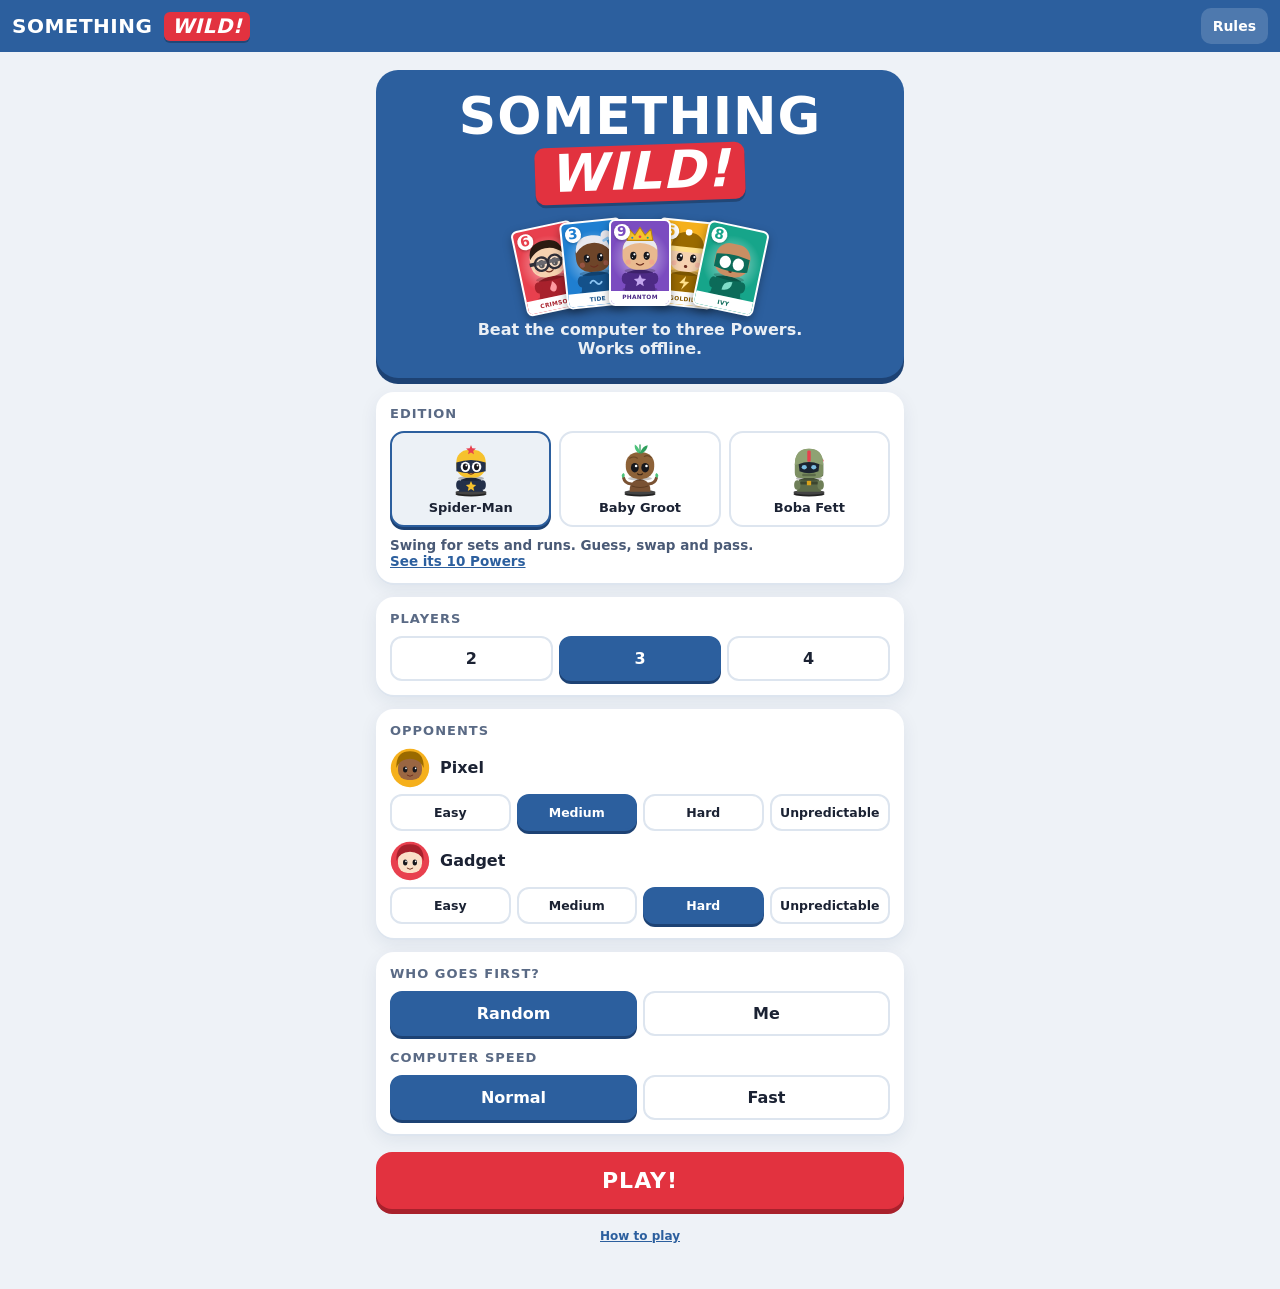
==== commit 136a792e: "Add Baby Groot and Boba Fett editions with an edition picker Co-Authored-By: Claude Sonnet 5.5 <nore" ====
--- a/index.html
+++ b/index.html
@@ -396,6 +396,20 @@
 }
 .me.drop-over { outline-style: solid; background: #fff1b8; }
 
+/* ---------- editions ---------- */
+.logo .edname { display: inline-block; margin-left: 8px; font-size: 11px; font-weight: 800; letter-spacing: .5px; opacity: .8; text-transform: none; font-style: italic; vertical-align: 2px; }
+.eds { display: grid; grid-template-columns: repeat(3, 1fr); gap: 8px; }
+.ed { border: 2px solid var(--paper-2); background: #fff; border-radius: 14px; padding: 8px 4px 9px; text-align: center; color: var(--ink); min-width: 0; }
+.ed .tok { width: 44px; height: 56px; margin: 0 auto 4px; }
+.ed .tok svg { width: 100%; height: 100%; }
+.ed b { display: block; font-size: 13px; line-height: 1.15; }
+.ed[aria-pressed="true"] { border-color: var(--navy); background: color-mix(in srgb, var(--navy) 9%, #fff); box-shadow: 0 3px 0 var(--navy-d); }
+.edblurb { margin: 10px 0 0; font-size: 13.5px; color: #4a5a76; font-weight: 600; }
+.edblurb .linkbtn { display: inline; padding: 0; }
+:root[data-ed="groot"] { --navy: #1f6b4f; --navy-d: #134733; }
+:root[data-ed="boba"] { --navy: #23252d; --navy-d: #0c0d11; --logo-red: #f2b800; }
+:root[data-ed="boba"] .logo b, :root[data-ed="boba"] .hero h1 em { color: #15161a; }
+
 </style>
 </head>
 <body>
@@ -403,7 +417,7 @@
 <div id="overlay"></div>
 <div id="banner"></div>
 <script>
-/* Something Wild! - rules engine (Spider-Man edition ruleset).
+/* Something Wild! - rules engine (Spider-Man, Baby Groot and Boba Fett editions).
    Pure logic, no DOM. Works in browsers (global SW) and Node (require). */
 (function (root, factory) {
   if (typeof module === 'object' && module.exports) module.exports = factory();
@@ -415,34 +429,70 @@
   const COLORS = ['red', 'blue', 'green', 'yellow', 'purple'];
   const COLOR_LABEL = { red: 'Red', blue: 'Blue', green: 'Green', yellow: 'Yellow', purple: 'Purple' };
 
-  /* ---- Power cards -------------------------------------------------------
-     10 powers, 2 per colour. The rulebook lists the 10 effects but the colour
-     of each Power card is only visible on the physical cards, so the colour
-     assignment below is an ASSUMPTION - edit the `color` fields to match. */
-  const POWERS = [
-    { id: 'blue3',      color: 'blue',   kind: 'score', mode: 'blue',
-      name: 'Blue Trio',     text: 'With three BLUE cards in play, you may score with them.' },
-    { id: 'red3',       color: 'red',    kind: 'score', mode: 'red',
-      name: 'Red Trio',      text: 'With three RED cards in play, you may score with them.' },
-    { id: 'n268',       color: 'green',  kind: 'score', mode: '268',
-      name: '2-6-8',         text: 'With a 2, a 6 and an 8 in play, you may score with them.' },
-    { id: 'redwild',    color: 'red',    kind: 'wild',  wild: 'red',
-      name: 'Red Is Wild',   text: 'Treat RED cards in play as any NUMBER.' },
-    { id: 'threewild',  color: 'blue',   kind: 'wild',  wild: '3',
-      name: 'Threes Wild',   text: 'Treat 3s in play as any NUMBER.' },
-    { id: 'guesscolor', color: 'purple', kind: 'guess', guess: 'color',
-      name: 'Guess a Color', text: 'Guess a COLOR. Discard the top card of the deck. If it matches, play the card.' },
-    { id: 'guessnum',   color: 'purple', kind: 'guess', guess: 'number',
-      name: 'Guess a Number', text: 'Guess a NUMBER. Discard the top card of the deck. If it matches, play the card.' },
-    { id: 'swap',       color: 'yellow', kind: 'swap',
-      name: 'Swap',          text: 'Swap a card in play with another player’s card of the same COLOR.' },
-    { id: 'seven',      color: 'yellow', kind: 'discard7',
-      name: 'Lucky Sevens',  text: 'If you have any 7s in play, play a card from the discard pile.' },
-    { id: 'pass',       color: 'green',  kind: 'pass',
-      name: 'Pass It On',    text: 'All players pass a card from their hand to the previous player.' },
+  /* ---- Editions & Power cards ---------------------------------------------
+     Every edition (Spider-Man, Baby Groot, Boba Fett...) uses the same 45 character cards;
+     only the ten Power cards and the little figure (the "Mover") change.
+     Each edition has 10 Powers, 2 per colour. The rulebooks list the 10 effects but the colour of
+     each Power card is only visible on the physical cards, so wherever the rulebook doesn't show it
+     the colour below is an ASSUMPTION - edit the `color` fields to match your cards.
+
+     Power kinds:
+       wild        wild:{by:'color'|'num', value, as:'num'|'color'}  cards in play count as any number / any colour
+       score       mode:{type:'color3'|'nums'|'sum'|'colors', ...}    an extra way to score three cards
+       guess       guess:'color'|'number'                             guess the top card of the deck, play it if right
+       strip       by:'color'|'number'                                flip the top card; everyone else discards a match
+       swap                                                           swap one of your cards with a same-colour card
+       discardplay cond:{num}|{color}                                 play a card from the discard pile
+       extra       cond:{num}                                         draw and play an extra card
+       pass        pick:'any'|'high'|'low'                            everyone passes a card to the previous player */
+  const P = (id, color, name, kind, extra, text) => Object.assign({ id, color, name, kind, text }, extra);
+  const SPIDERMAN_POWERS = [
+    P('blue3', 'blue', 'Blue Trio', 'score', { mode: { type: 'color3', color: 'blue' } }, 'With three BLUE cards in play, you may score with them.'),
+    P('red3', 'red', 'Red Trio', 'score', { mode: { type: 'color3', color: 'red' } }, 'With three RED cards in play, you may score with them.'),
+    P('n268', 'green', '2-6-8', 'score', { mode: { type: 'nums', nums: [2, 6, 8] } }, 'With a 2, a 6 and an 8 in play, you may score with them.'),
+    P('redwild', 'red', 'Red Is Wild', 'wild', { wild: { by: 'color', value: 'red', as: 'num' } }, 'Treat RED cards in play as any NUMBER.'),
+    P('threewild', 'blue', 'Threes Wild', 'wild', { wild: { by: 'num', value: 3, as: 'num' } }, 'Treat 3s in play as any NUMBER.'),
+    P('guesscolor', 'purple', 'Guess a Color', 'guess', { guess: 'color' }, 'Guess a COLOR. Discard the top card of the deck. If it matches, play the card.'),
+    P('guessnum', 'purple', 'Guess a Number', 'guess', { guess: 'number' }, 'Guess a NUMBER. Discard the top card of the deck. If it matches, play the card.'),
+    P('swap', 'yellow', 'Swap', 'swap', {}, 'Swap a card in play with another player’s card of the same COLOR.'),
+    P('seven', 'yellow', 'Lucky Sevens', 'discardplay', { cond: { num: 7 } }, 'If you have any 7s in play, play a card from the discard pile.'),
+    P('pass', 'green', 'Pass It On', 'pass', { pick: 'any' }, 'All players pass a card from their hand to the previous player.'),
   ];
+  const GROOT_POWERS = [
+    P('g_sweepcolor', 'red', 'Color Sweep', 'strip', { by: 'color' }, 'Discard the top card of the deck. All other players discard a card in play that matches that card’s COLOR, if possible.'),
+    P('g_sweepnum', 'green', 'Number Sweep', 'strip', { by: 'number' }, 'Discard the top card of the deck. All other players discard a card in play that matches that card’s NUMBER, if possible.'),
+    P('g_ninewild', 'yellow', 'Nines Are Wild', 'wild', { wild: { by: 'num', value: 9, as: 'color' } }, 'Treat 9s in play as any COLOR.'),
+    P('g_greenwild', 'green', 'Green Is Wild', 'wild', { wild: { by: 'color', value: 'green', as: 'num' } }, 'Treat GREEN cards in play as any NUMBER.'),
+    P('g_purple', 'purple', 'Second Chance', 'discardplay', { cond: { color: 'purple' } }, 'If you have any PURPLE cards in play, play a card from the discard pile.'),
+    P('g_twos', 'blue', 'Double Time', 'extra', { cond: { num: 2 } }, 'If you have any 2s in play, draw and play an extra card.'),
+    P('g_red3', 'red', 'Red Trio', 'score', { mode: { type: 'color3', color: 'red' } }, 'With three RED cards in play, you may score with them.'),
+    P('g_358', 'blue', '3-5-8', 'score', { mode: { type: 'nums', nums: [3, 5, 8] } }, 'With a 3, a 5 and an 8 in play, you may score with them.'),
+    P('g_sum12', 'yellow', 'Twelve Exactly', 'score', { mode: { type: 'sum', total: 12 } }, 'With three cards in play that total exactly 12, you may score with them.'),
+    P('g_pass', 'purple', 'Pass It On', 'pass', { pick: 'any' }, 'All players pass a card from their hand to the previous player.'),
+  ];
+  const BOBA_POWERS = [
+    P('b_bluewild', 'blue', 'Blue Is Wild', 'wild', { wild: { by: 'color', value: 'blue', as: 'num' } }, 'Treat BLUE cards in play as any NUMBER.'),
+    P('b_greenwild', 'green', 'Green Chameleon', 'wild', { wild: { by: 'color', value: 'green', as: 'color' } }, 'Treat GREEN cards in play as any COLOR.'),
+    P('b_oneswild', 'yellow', 'Ones Are Wild', 'wild', { wild: { by: 'num', value: 1, as: 'num' } }, 'Treat 1s in play as any NUMBER.'),
+    P('b_swap', 'purple', 'Swap', 'swap', {}, 'Swap one of your cards in play with another player’s card of the same COLOR.'),
+    P('b_sixes', 'blue', 'Sixes Bonus', 'extra', { cond: { num: 6 } }, 'If you have any 6s in play, draw and play an extra card.'),
+    P('b_sum16', 'green', 'Sweet Sixteen', 'score', { mode: { type: 'sum', total: 16 } }, 'With three cards in play that total exactly 16, you may score with them.'),
+    P('b_yellow3', 'yellow', 'Yellow Trio', 'score', { mode: { type: 'color3', color: 'yellow' } }, 'With three YELLOW cards in play, you may score with them.'),
+    P('b_bgr', 'red', 'Tri-Color', 'score', { mode: { type: 'colors', colors: ['blue', 'green', 'red'] } }, 'With a BLUE, a GREEN and a RED card in play, you may score with them.'),
+    P('b_passhigh', 'red', 'Pass the High', 'pass', { pick: 'high' }, 'All players pass the highest-numbered card from their hand to the previous player.'),
+    P('b_passlow', 'purple', 'Pass the Low', 'pass', { pick: 'low' }, 'All players pass the lowest-numbered card from their hand to the previous player.'),
+  ];
+  const EDITIONS = {
+    spiderman: { id: 'spiderman', name: 'Spider-Man', blurb: 'Swing for sets and runs. Guess, swap and pass.', moverWord: 'Mover', powers: SPIDERMAN_POWERS },
+    groot: { id: 'groot', name: 'Baby Groot', blurb: 'Sweep rivals’ cards and bend colors.', moverWord: 'Mover', powers: GROOT_POWERS },
+    boba: { id: 'boba', name: 'Boba Fett', blurb: 'Wild colors, swaps and sneaky passes.', moverWord: 'Figure', powers: BOBA_POWERS },
+  };
+  const EDITION_LIST = ['spiderman', 'groot', 'boba'].map(k => EDITIONS[k]);
+  const POWERS = SPIDERMAN_POWERS; // default edition (kept for older callers)
+  const ALL_POWERS = EDITION_LIST.reduce((a, e) => a.concat(e.powers), []);
   const POWER_BY_ID = {};
-  POWERS.forEach(p => (POWER_BY_ID[p.id] = p));
+  ALL_POWERS.forEach(p => (POWER_BY_ID[p.id] = p));
+  const editionOf = state => EDITIONS[(state && state.edition) || 'spiderman'];
 
   /* ---- Cards ------------------------------------------------------------ */
   const ALL_CARDS = [];
@@ -482,22 +532,28 @@
   }
 
   /* ---- Scoring logic ----------------------------------------------------- */
-  function wildFn(power) {
+  const NEVER = () => false;
+  /** Which cards in play does this Power make wild? { num: fn, col: fn } */
+  function wildFns(power) {
+    const out = { num: NEVER, col: NEVER };
     if (power && power.kind === 'wild') {
-      if (power.wild === 'red') return c => c.color === 'red';
-      if (power.wild === '3') return c => c.num === 3;
-    }
-    return () => false;
-  }
-  function isSet(cards, wf) {
+      const w = power.wild;
+      const f = w.by === 'color' ? c => c.color === w.value : c => c.num === w.value;
+      out[w.as === 'color' ? 'col' : 'num'] = f;
+    }
+    return out;
+  }
+  function isSet(cards, wn) {
+    wn = wn || NEVER;
     const nums = new Set();
-    for (const c of cards) if (!wf(c)) nums.add(c.num);
+    for (const c of cards) if (!wn(c)) nums.add(c.num);
     return nums.size <= 1;
   }
-  function isRun(cards, wf) {
-    const col = cards[0].color;
-    if (!cards.every(c => c.color === col)) return false;
-    const fixed = cards.filter(c => !wf(c)).map(c => c.num);
+  function isRun(cards, wn, wc) {
+    wn = wn || NEVER; wc = wc || NEVER;
+    const cols = new Set(cards.filter(c => !wc(c)).map(c => c.color));
+    if (cols.size > 1) return false;
+    const fixed = cards.filter(c => !wn(c)).map(c => c.num);
     if (new Set(fixed).size !== fixed.length) return false;
     if (fixed.length === 0) return true;
     const mn = Math.min(...fixed), mx = Math.max(...fixed);
@@ -506,19 +562,26 @@
   }
   function powerModeMatch(cards, power) {
     if (!power || power.kind !== 'score') return false;
-    if (power.mode === 'blue') return cards.every(c => c.color === 'blue');
-    if (power.mode === 'red') return cards.every(c => c.color === 'red');
-    if (power.mode === '268') {
-      const nums = cards.map(c => c.num).sort((a, b) => a - b);
-      return nums[0] === 2 && nums[1] === 6 && nums[2] === 8;
-    }
-    return false;
+    const m = power.mode;
+    switch (m.type) {
+      case 'color3': return cards.every(c => c.color === m.color);
+      case 'nums': {
+        const a = cards.map(c => c.num).sort((x, y) => x - y), b = m.nums.slice().sort((x, y) => x - y);
+        return a.length === b.length && a.every((v, i) => v === b[i]);
+      }
+      case 'sum': return cards.reduce((t, c) => t + c.num, 0) === m.total;
+      case 'colors': {
+        const a = cards.map(c => c.color).sort(), b = m.colors.slice().sort();
+        return a.length === b.length && a.every((v, i) => v === b[i]);
+      }
+      default: return false;
+    }
   }
   /** What kind of score is this triple? returns 'set' | 'run' | 'power' | null */
   function tripleKind(cards, power) {
-    const wf = wildFn(power);
-    if (isSet(cards, wf)) return 'set';
-    if (isRun(cards, wf)) return 'run';
+    const w = wildFns(power);
+    if (isSet(cards, w.num)) return 'set';
+    if (isRun(cards, w.num, w.col)) return 'run';
     if (powerModeMatch(cards, power)) return 'power';
     return null;
   }
@@ -527,6 +590,9 @@
   function findTriples(tableau, power) {
     return combos3(tableau).filter(t => isScoringTriple(t, power));
   }
+  /** Does the condition {num} / {color} hold for any card in play? */
+  const condMet = (cond, tab) => tab.some(c => (cond.num != null ? c.num === cond.num : c.color === cond.color));
+  const condText = cond => (cond.num != null ? `a ${cond.num}` : `a ${COLOR_LABEL[cond.color].toLowerCase()} card`);
 
   /* ---- Power feasibility ------------------------------------------------- */
   function swapPairs(state, pi) {
@@ -546,13 +612,17 @@
     const me = state.players[pi];
     switch (power.kind) {
       case 'guess':
+      case 'strip':
         return state.deck.length + state.discard.length > 0 ? { ok: true } : { ok: false, reason: 'No cards left to reveal' };
       case 'swap':
         return swapPairs(state, pi).length ? { ok: true } : { ok: false, reason: 'No matching colors to swap' };
-      case 'discard7':
-        if (!me.tableau.some(c => c.num === 7)) return { ok: false, reason: 'You have no 7 in play' };
+      case 'discardplay':
+        if (!condMet(power.cond, me.tableau)) return { ok: false, reason: `You have no ${condText(power.cond).replace(/^a /, '')} in play` };
         if (!state.discard.length) return { ok: false, reason: 'Discard pile is empty' };
         return { ok: true };
+      case 'extra':
+        if (!condMet(power.cond, me.tableau)) return { ok: false, reason: `You have no ${condText(power.cond).replace(/^a /, '')} in play` };
+        return state.deck.length + state.discard.length > 0 ? { ok: true } : { ok: false, reason: 'No cards left to draw' };
       case 'pass':
         return state.players.every(p => p.hand.length > 0) ? { ok: true } : { ok: false, reason: 'Nobody has cards to pass' };
       default:
@@ -585,11 +655,13 @@
     }));
     const deck = shuffle(ALL_CARDS.slice(), rng);
     for (let r = 0; r < RULES.HAND; r++) players.forEach(p => p.hand.push(deck.pop()));
-    const powerPile = shuffle(POWERS.slice(), rng);
+    const edition = EDITIONS[opts.edition || 'spiderman'];
+    if (!edition) throw new Error('unknown edition ' + opts.edition);
+    const powerPile = shuffle(edition.powers.slice(), rng);
     const center = powerPile.pop();
     const first = opts.first == null || opts.first === 'random' ? Math.floor(rng() * players.length) : opts.first;
     return { players, deck, discard: [], powerPile, center, mover: null, current: first,
-      turnNo: 0, winner: null, rng, turn: null, seed };
+      turnNo: 0, winner: null, rng, turn: null, seed, edition: edition.id };
   }
 
   async function emit(hooks, type, data) {
@@ -638,8 +710,14 @@
         const n = state.players.length;
         const given = [];
         for (let i = 0; i < n; i++) {
-          let id = await agents[i].choosePassCard(state, i);
-          if (!state.players[i].hand.some(c => c.id === id)) id = state.players[i].hand[0].id;
+          const hand = state.players[i].hand;
+          let allowed = hand;
+          if (power.pick === 'high' || power.pick === 'low') {
+            const t = (power.pick === 'high' ? Math.max : Math.min)(...hand.map(c => c.num));
+            allowed = hand.filter(c => c.num === t);
+          }
+          let id = allowed.length === 1 ? allowed[0].id : await agents[i].choosePassCard(state, i, allowed.slice());
+          if (!allowed.some(c => c.id === id)) id = allowed[0].id;
           given[i] = id;
         }
         const cards = given.map((id, i) => removeById(state.players[i].hand, id));
@@ -649,16 +727,50 @@
           state.players[to].hand.push(cards[i]);
           moves.push({ from: i, to, card: cards[i] });
         }
-        await emit(hooks, 'pass', { player: pi, moves });
+        await emit(hooks, 'pass', { player: pi, moves, pick: power.pick });
         break;
       }
-      case 'discard7': {
+      case 'discardplay': {
         const pile = state.discard.slice();
         let id = await ag.chooseDiscardPick(state, pi, pile);
         if (!pile.some(c => c.id === id)) id = pile[pile.length - 1].id;
         const c = removeById(state.discard, id);
         p.tableau.push(c);
         await emit(hooks, 'discard-pick', { player: pi, card: c });
+        break;
+      }
+      case 'strip': {
+        // flip the top card; every other player (in turn order) discards a card in play that matches it
+        const c = await drawCard(state, hooks);
+        if (!c) break;
+        state.discard.push(c);
+        await emit(hooks, 'strip-reveal', { player: pi, by: power.by, card: c });
+        const n = state.players.length;
+        const hits = [];
+        for (let k = 1; k < n; k++) {
+          const oi = (pi + k) % n, o = state.players[oi];
+          const match = o.tableau.filter(x => (power.by === 'color' ? x.color === c.color : x.num === c.num));
+          if (!match.length) continue;
+          const ag2 = agents[oi];
+          let id = match.length === 1 || !ag2.chooseStrip ? match[0].id
+            : await ag2.chooseStrip(state, oi, match.map(x => x.id), { by: power.by, card: c, player: pi });
+          if (!match.some(x => x.id === id)) id = match[0].id;
+          hits.push({ player: oi, card: removeById(o.tableau, id) });
+        }
+        hits.forEach(h => state.discard.push(h.card));
+        await emit(hooks, 'strip', { player: pi, by: power.by, card: c, hits });
+        break;
+      }
+      case 'extra': {
+        const c = await drawCard(state, hooks);
+        if (c) p.hand.push(c);
+        await emit(hooks, 'draw', { player: pi, card: c, extra: true });
+        if (!p.hand.length) break;
+        let id = await (ag.chooseExtraPlay || ag.choosePlay).call(ag, state, pi);
+        if (!p.hand.some(x => x.id === id)) id = p.hand[0].id;
+        const played = removeById(p.hand, id);
+        p.tableau.push(played);
+        await emit(hooks, 'play', { player: pi, card: played, extra: true });
         break;
       }
     }
@@ -752,9 +864,9 @@
   }
 
   return {
-    RULES, COLORS, COLOR_LABEL, POWERS, POWER_BY_ID, ALL_CARDS, CARD_BY_ID,
+    RULES, COLORS, COLOR_LABEL, POWERS, ALL_POWERS, EDITIONS, EDITION_LIST, editionOf, POWER_BY_ID, ALL_CARDS, CARD_BY_ID,
     cardName, hasMoverSymbol, mulberry32, shuffle, combos3, removeById,
-    isSet, isRun, tripleKind, isScoringTriple, findTriples,
+    isSet, isRun, wildFns, condMet, condText, powerModeMatch, tripleKind, isScoringTriple, findTriples,
     swapPairs, powerFeasibility, usablePowers,
     newGame, drawCard, applyPower, runTurn, playGame,
   };
@@ -804,6 +916,24 @@
       } else if (hi - lo === 2) av += uc[col][lo + 1];
     }
     return av;
+  }
+
+  /* How many of the three cards a Power's special scoring combo do these cards already cover? (0-3) */
+  function modeProgress(mode, all) {
+    switch (mode.type) {
+      case 'color3': return Math.min(3, all.filter(c => c.color === mode.color).length);
+      case 'nums': return new Set(all.filter(c => mode.nums.includes(c.num)).map(c => c.num)).size;
+      case 'colors': return new Set(all.filter(c => mode.colors.includes(c.color)).map(c => c.color)).size;
+      case 'sum': {
+        let best = all.length ? 1 : 0;
+        for (let i = 0; i < all.length; i++) for (let j = i + 1; j < all.length; j++) {
+          const need = mode.total - all[i].num - all[j].num;
+          if (need >= 1 && need <= 9) best = 2;
+        }
+        return best;
+      }
+      default: return 0;
+    }
   }
 
   /* How promising is this position? Higher = closer to scoring.
@@ -833,16 +963,10 @@
         near = Math.max(near, [40, 14, 4][k] * p1 * 3);
       }
     }
-    // score-mode partials (blue/red trio, 2-6-8)
+    // score-mode partials (color trios, number combos, sums...)
     for (const m of modes) {
       if (!m.power || m.power.kind !== 'score') continue;
-      let cnt = 0;
-      if (m.power.mode === 'blue' || m.power.mode === 'red') {
-        cnt = all.filter(c => c.color === m.power.mode).length;
-      } else {
-        const have = new Set(all.filter(c => c.num === 2 || c.num === 6 || c.num === 8).map(c => c.num));
-        cnt = have.size;
-      }
+      const cnt = modeProgress(m.power.mode, all);
       if (cnt >= 2) near = Math.max(near, 26 * m.w);
       else if (cnt === 1) near = Math.max(near, 4 * m.w);
     }
@@ -924,6 +1048,30 @@
     const o = state.players[oi];
     const ctx = { uc, total, modes: [{ power: null, w: 1 }], useHand: false, held: false };
     return potential(o.tableau, [], ctx) + o.powers.length * 120;
+  }
+
+  /* Expected damage a "flip the top card, everyone else discards a match" Power does to the opponents' boards. */
+  function stripGain(state, me, pw, ctx) {
+    const pool0 = ALL_CARDS.filter(c => ctx.uc[c.color][c.num] > 0);
+    const pool = pool0.length ? pool0 : ALL_CARDS;
+    let tot = 0;
+    for (const c of pool) {
+      let gain = 0;
+      state.players.forEach((o, oi) => {
+        if (oi === me) return;
+        const match = o.tableau.filter(x => (pw.by === 'color' ? x.color === c.color : x.num === c.num));
+        if (!match.length) return;
+        const before = oppThreat(state, oi, ctx.uc, ctx.total);
+        let after = -1e9; // the victim chooses what to give up, so assume they pick the least harmful card
+        for (const m of match) {
+          const st2 = { ...state, players: state.players.map((pl, k) => (k === oi ? { ...pl, tableau: pl.tableau.filter(x => x !== m) } : pl)) };
+          after = Math.max(after, oppThreat(st2, oi, ctx.uc, ctx.total));
+        }
+        gain += before - after;
+      });
+      tot += gain;
+    }
+    return tot / pool.length;
   }
 
   /* ---- Planning for medium/hard ------------------------------------------ */
@@ -966,12 +1114,31 @@
               }
               if (v > baseVal + 0.5) options.push({ kind: 'swap', id: pw.id, pair: pr, val: v });
             }
-          } else if (pw.kind === 'discard7' && newTab.some(c => c.num === 7)) {
+          } else if (pw.kind === 'discardplay') {
             for (const d of state.discard) {
               const v = valueOutcome(state, me, newTab.concat([d]), newHand, null, held, ctx);
               if (v < 5000 && !skill.risky) continue;
               if (v > baseVal + 0.5) options.push({ kind: 'pick', id: pw.id, pick: d.id, val: v });
             }
+          } else if (pw.kind === 'extra') {
+            // draw and play an extra card: best play from the cards we hold, plus (hard) a look at what the draw might be
+            const bestPlay = (tab0, hand0) => {
+              let bv = -1e9;
+              for (const h of hand0) bv = Math.max(bv, valueOutcome(state, me, tab0.concat([h]), hand0.filter(x => x !== h), null, held, ctx));
+              return bv;
+            };
+            let v = bestPlay(newTab, newHand);
+            if (skill.risky) {
+              const pool = ALL_CARDS.filter(c => ctx.uc[c.color][c.num] > 0);
+              const sample = pool.length > 14 ? pool.filter((_, k) => rng() < 14 / pool.length) : pool;
+              if (sample.length) {
+                v = sample.reduce((t, d) => t + bestPlay(newTab, newHand.concat([d])), 0) / sample.length;
+              }
+            }
+            options.push({ kind: 'extra', id: pw.id, val: v });
+          } else if (pw.kind === 'strip' && skill.disrupt) {
+            const ev = stripGain(state, me, pw, ctx);
+            if (ev > 3) options.push({ kind: 'strip', id: pw.id, val: baseVal + 0.6 * ev });
           } else if (pw.kind === 'guess' && skill.risky) {
             // expected value of guessing, using what we know is unseen
             const unseen = ALL_CARDS.filter(c => ctx.uc[c.color][c.num] > 0);
@@ -1008,7 +1175,9 @@
   /* ---- Agents ------------------------------------------------------------------ */
   function baseAgent(rng) {
     return {
-      choosePassCard: (s, i) => pick(s.players[i].hand, rng).id,
+      choosePassCard: (s, i, allowed) => pick(allowed || s.players[i].hand, rng).id,
+      chooseStrip: (s, i, ids) => pick(ids, rng),
+      chooseExtraPlay: (s, i) => pick(s.players[i].hand, rng).id,
       chooseTriple: (s, i, triples) => Math.floor(rng() * triples.length),
       chooseDiscards: (s, i, n) => {
         const t = s.players[i].tableau.slice();
@@ -1070,12 +1239,31 @@
       }
       return best.id;
     };
-    a.choosePassCard = (s, i) => {
+    a.choosePassCard = (s, i, allowed) => {
       // give away the card that hurts least to lose
       const p = s.players[i], ctx = ctxFor(s, i);
       let best = null;
+      for (const c of (allowed || p.hand)) {
+        const v = evalTab(s, i, p.tableau, p.hand.filter(x => x !== c), ctx, s.mover === i);
+        if (!best || v > best.v) best = { v, id: c.id };
+      }
+      return best.id;
+    };
+    a.chooseStrip = (s, i, ids) => {
+      // lose the card that matters least
+      const p = s.players[i], ctx = ctxFor(s, i);
+      let best = null;
+      for (const id of ids) {
+        const v = evalTab(s, i, p.tableau.filter(c => c.id !== id), p.hand, ctx, s.mover === i);
+        if (!best || v > best.v) best = { v, id };
+      }
+      return best.id;
+    };
+    a.chooseExtraPlay = (s, i) => {
+      const p = s.players[i], ctx = ctxFor(s, i);
+      let best = null;
       for (const c of p.hand) {
-        const v = evalTab(s, i, p.tableau, p.hand.filter(x => x !== c), ctx, s.mover === i);
+        const v = valueOutcome(s, i, p.tableau.concat([c]), p.hand.filter(x => x !== c), null, true, ctx);
         if (!best || v > best.v) best = { v, id: c.id };
       }
       return best.id;
@@ -1127,7 +1315,7 @@
     const a = {};
     a.choosePlay = (s, i) => { mood = roll(); return styles[mood].choosePlay(s, i); };
     ['choosePower', 'chooseColor', 'chooseNumber', 'chooseSwap', 'chooseDiscardPick',
-     'choosePassCard', 'chooseTriple', 'chooseDiscards'].forEach(m => {
+     'choosePassCard', 'chooseTriple', 'chooseDiscards', 'chooseStrip', 'chooseExtraPlay'].forEach(m => {
       a[m] = (...args) => styles[mood][m](...args);
     });
     a.mood = () => mood;
@@ -1142,7 +1330,7 @@
     const a = {};
     a.choosePlay = (s, i) => { cur = rng() < smartProb ? smart : rand; return cur.choosePlay(s, i); };
     ['choosePower', 'chooseColor', 'chooseNumber', 'chooseSwap', 'chooseDiscardPick',
-     'choosePassCard', 'chooseTriple', 'chooseDiscards'].forEach(m => {
+     'choosePassCard', 'chooseTriple', 'chooseDiscards', 'chooseStrip', 'chooseExtraPlay'].forEach(m => {
       a[m] = (...args) => cur[m](...args);
     });
     return a;
@@ -1287,23 +1475,56 @@
       `<path d="M43 68 Q50 74 57 68" stroke="#6b2d1f" stroke-width="2.4" fill="none" stroke-linecap="round"/></svg>`;
   }
 
-  /* the Mover: a golden hero figure with a star mask */
-  function moverSVG() {
-    return `<svg viewBox="0 0 100 130" aria-hidden="true">` +
-      `<ellipse cx="50" cy="123" rx="36" ry="6" fill="#222"/><ellipse cx="50" cy="119" rx="36" ry="6" fill="#444"/>` +
+  /* the Mover: one little vinyl-style figure per edition (all original designs) */
+  const BASE = `<ellipse cx="50" cy="123" rx="36" ry="6" fill="#222"/><ellipse cx="50" cy="119" rx="36" ry="6" fill="#444"/>`;
+  function moverHero() {
+    return `<svg viewBox="0 0 100 130" aria-hidden="true">` + BASE +
       `<path d="M22 118 L27 90 Q50 80 73 90 L78 118 Z" fill="#23304a"/>` +
       `<ellipse cx="23" cy="102" rx="7.5" ry="11" fill="#23304a"/><ellipse cx="77" cy="102" rx="7.5" ry="11" fill="#23304a"/>` +
       `<path d="M50 93 L53.5 101 L62 102 L55.5 108 L57.5 116 L50 111.5 L42.5 116 L44.5 108 L38 102 L46.5 101Z" fill="#f6c22d"/>` +
       `<ellipse cx="50" cy="87" rx="30" ry="5.5" fill="rgba(0,0,0,.25)"/>` +
       `<rect x="16" y="21" width="68" height="64" rx="27" fill="#f6c22d"/>` +
       `<path d="M16 50 Q50 38 84 50 L84 70 Q50 80 16 70Z" fill="#23304a"/>` +
-      `<path d="M50 16 L55 26 L66 27 L58 34 L60 45 L50 39 L40 45 L42 34 L34 27 L45 26Z" fill="#fff" opacity=".0"/>` +
       `<ellipse cx="37" cy="60" rx="11" ry="12" fill="#fff"/><ellipse cx="63" cy="60" rx="11" ry="12" fill="#fff"/>` +
       `<ellipse cx="37" cy="60" rx="6" ry="8" fill="#17171c"/><ellipse cx="63" cy="60" rx="6" ry="8" fill="#17171c"/>` +
       `<circle cx="39.2" cy="57" r="2.2" fill="#fff"/><circle cx="65.2" cy="57" r="2.2" fill="#fff"/>` +
       `<path d="M50 9 L53 17 L61.5 17.5 L55 23 L57 31 L50 26.5 L43 31 L45 23 L38.5 17.5 L47 17Z" fill="#e8404e"/>` +
       `<path d="M43 74 Q50 80 57 74" stroke="#6b2d1f" stroke-width="2.4" fill="none" stroke-linecap="round"/></svg>`;
   }
+  /* a chubby little sapling buddy with a leafy tuft */
+  function moverSprout() {
+    return `<svg viewBox="0 0 100 130" aria-hidden="true">` + BASE +
+      `<path d="M26 118 Q24 92 50 88 Q76 92 74 118 Z" fill="#7a5233"/>` +
+      `<path d="M30 104 Q50 112 70 104" stroke="#5a3a20" stroke-width="2" fill="none"/>` +
+      `<path d="M30 100 Q14 98 12 86" stroke="#7a5233" stroke-width="7" stroke-linecap="round" fill="none"/>` +
+      `<path d="M70 100 Q86 98 88 86" stroke="#7a5233" stroke-width="7" stroke-linecap="round" fill="none"/>` +
+      `<path d="M10 86 Q4 78 12 74 Q18 80 10 86Z" fill="#4cc27a"/><path d="M90 86 Q96 78 88 74 Q82 80 90 86Z" fill="#4cc27a"/>` +
+      `<ellipse cx="50" cy="87" rx="28" ry="5" fill="rgba(0,0,0,.22)"/>` +
+      `<rect x="17" y="26" width="66" height="62" rx="28" fill="#8d6238"/>` +
+      `<path d="M26 40 Q36 34 44 40 M60 36 Q68 31 76 38" stroke="#6a4626" stroke-width="2.4" fill="none" stroke-linecap="round"/>` +
+      `<ellipse cx="38" cy="62" rx="9" ry="11" fill="#17171c"/><ellipse cx="62" cy="62" rx="9" ry="11" fill="#17171c"/>` +
+      `<circle cx="41" cy="58" r="3" fill="#fff"/><circle cx="65" cy="58" r="3" fill="#fff"/>` +
+      `<path d="M44 76 Q50 81 56 76" stroke="#3b2414" stroke-width="2.4" fill="none" stroke-linecap="round"/>` +
+      `<path d="M50 28 Q48 14 38 8 Q36 20 46 28Z" fill="#4cc27a"/><path d="M50 28 Q56 12 68 10 Q66 24 54 29Z" fill="#2f9e5c"/>` +
+      `<path d="M50 28 Q50 16 50 9" stroke="#2f9e5c" stroke-width="3" stroke-linecap="round" fill="none"/></svg>`;
+  }
+  /* a rugged visored scout in olive armour */
+  function moverScout() {
+    return `<svg viewBox="0 0 100 130" aria-hidden="true">` + BASE +
+      `<path d="M22 118 L27 90 Q50 80 73 90 L78 118 Z" fill="#5d6b4a"/>` +
+      `<ellipse cx="23" cy="102" rx="7.5" ry="11" fill="#6f7f58"/><ellipse cx="77" cy="102" rx="7.5" ry="11" fill="#6f7f58"/>` +
+      `<rect x="30" y="94" width="40" height="7" rx="2" fill="#3c4630"/><rect x="45" y="92" width="10" height="11" rx="2" fill="#d9a21b"/>` +
+      `<rect x="78" y="48" width="5" height="34" rx="2.5" fill="#4a5340"/><circle cx="80.5" cy="46" r="3.4" fill="#e8404e"/>` +
+      `<ellipse cx="50" cy="87" rx="30" ry="5.5" fill="rgba(0,0,0,.25)"/>` +
+      `<path d="M17 56 Q17 18 50 18 Q83 18 83 56 L83 74 Q83 86 70 86 L30 86 Q17 86 17 74Z" fill="#7d8f63"/>` +
+      `<path d="M17 56 Q17 18 50 18 Q83 18 83 56 Q50 44 17 56Z" fill="#8fa273"/>` +
+      `<path d="M26 54 Q50 44 74 54 L72 70 Q50 80 28 70Z" fill="#1c2430"/>` +
+      `<ellipse cx="39" cy="61" rx="6" ry="5" fill="#8cd7ff" opacity=".85"/><ellipse cx="61" cy="61" rx="6" ry="5" fill="#8cd7ff" opacity=".85"/>` +
+      `<rect x="46" y="22" width="8" height="26" rx="3" fill="#e8404e"/>` +
+      `<rect x="34" y="76" width="32" height="6" rx="3" fill="#5d6b4a"/></svg>`;
+  }
+  const MOVERS = { spiderman: moverHero, groot: moverSprout, boba: moverScout };
+  function moverSVG(edition) { return (MOVERS[edition] || moverHero)(); }
 
   /* the grey "take a mover" silhouette printed on the 1 cards */
   function moverSymbolSVG() {
@@ -1326,27 +1547,54 @@
   const cloud = (x, y, inner) =>
     `<g transform="translate(${x} ${y})"><path d="M4 22 Q-4 22 -2 14 Q-4 6 5 6 Q8 -2 17 2 Q24 -4 30 3 Q39 2 38 11 Q44 17 36 22Z" fill="#e9ecf2" stroke="#aab2bd" stroke-width="1.5"/>${inner}</g>`;
 
+  const rainbowBox = (x, y) =>
+    `<rect x="${x}" y="${y}" width="15" height="20" rx="2.5" fill="#fff" stroke="#17171c" stroke-width="2"/>` +
+    [PAL.red, PAL.yellow, PAL.green, PAL.blue].map((p, k) => `<rect x="${x + 2 + k * 2.9}" y="${y + 3}" width="2.9" height="14" fill="${p.c}"/>`).join('') +
+    `<text x="${x + 7.5}" y="${y + 15}" text-anchor="middle" font-size="12" font-weight="900" fill="#17171c" stroke="#fff" stroke-width=".6" font-family="Arial,sans-serif">?</text>`;
+  const eq = x => `<text x="${x}" y="26" text-anchor="middle" font-size="18" font-weight="900" fill="#17171c" font-family="Arial,sans-serif">=</text>`;
+  const stroke = 'stroke="#17171c" stroke-width="2.4" fill="none" stroke-linecap="round" stroke-linejoin="round"';
+  const cross = (x, y) => `<path d="M${x - 5} ${y - 5} L${x + 5} ${y + 5} M${x + 5} ${y - 5} L${x - 5} ${y + 5}" stroke="#e8404e" stroke-width="3.2" stroke-linecap="round"/>`;
+  const sweep = by =>
+    (by === 'color' ? rainbowBox(3, 12) : `<rect x="3" y="12" width="15" height="20" rx="2.5" fill="#17171c"/><text x="10.5" y="26.5" text-anchor="middle" font-size="13" font-weight="900" fill="#fff" font-family="Arial,sans-serif">#?</text>`) +
+    `<path d="M21 22 L36 22 M31 17 L36 22 L31 27" ${stroke}/>` +
+    miniCard(41, 8, '#9aa3ad', '', -6) + miniCard(54, 14, '#7d8793', '', 6) + cross(48, 20) + cross(61, 26);
+  const passBadge = up =>
+    `<circle cx="36" cy="34" r="8" fill="#17171c"/><path d="${up ? 'M36 29 L41 36 L31 36Z' : 'M36 39 L41 32 L31 32Z'}" fill="#fff"/>`;
+  const ALIAS = { g_red3: 'red3', b_swap: 'swap', g_pass: 'pass' };
+  const ICONS = {
+    blue3: () => miniCard(8, 10, PAL.blue.c, '', -14) + miniCard(17, 8, PAL.blue.c, '', 0) + miniCard(26, 10, PAL.blue.c, '', 14) + trophy(55, 17),
+    red3: () => miniCard(8, 10, PAL.red.c, '', -14) + miniCard(17, 8, PAL.red.c, '', 0) + miniCard(26, 10, PAL.red.c, '', 14) + trophy(55, 17),
+    b_yellow3: () => miniCard(8, 10, PAL.yellow.c, '', -14) + miniCard(17, 8, PAL.yellow.c, '', 0) + miniCard(26, 10, PAL.yellow.c, '', 14) + trophy(55, 17),
+    n268: () => numBox(4, 10, '2') + numBox(21, 10, '6') + numBox(38, 10, '8') + trophy(63, 17),
+    g_358: () => numBox(4, 10, '3') + numBox(21, 10, '5') + numBox(38, 10, '8') + trophy(63, 17),
+    g_sum12: () => miniCard(4, 12, '#9aa3ad', '', -12) + miniCard(11, 10, '#7d8793', '', 0) + miniCard(18, 12, '#aab2bd', '', 12) +
+      `<text x="46" y="28" text-anchor="middle" font-size="15" font-weight="900" fill="#17171c" font-family="Arial,sans-serif">=12</text>` + trophy(64, 17),
+    b_sum16: () => miniCard(4, 12, '#9aa3ad', '', -12) + miniCard(11, 10, '#7d8793', '', 0) + miniCard(18, 12, '#aab2bd', '', 12) +
+      `<text x="46" y="28" text-anchor="middle" font-size="15" font-weight="900" fill="#17171c" font-family="Arial,sans-serif">=16</text>` + trophy(64, 17),
+    b_bgr: () => miniCard(4, 12, PAL.blue.c, '', -10) + miniCard(20, 10, PAL.green.c, '', 0) + miniCard(36, 12, PAL.red.c, '', 10) + trophy(62, 17),
+    redwild: () => miniCard(10, 10, PAL.red.c, '', 0) + eq(36) + qBox(46, 10),
+    g_greenwild: () => miniCard(10, 10, PAL.green.c, '', 0) + eq(36) + qBox(46, 10),
+    b_bluewild: () => miniCard(10, 10, PAL.blue.c, '', 0) + eq(36) + qBox(46, 10),
+    threewild: () => numBox(10, 10, '3') + eq(36) + qBox(46, 10),
+    b_oneswild: () => numBox(10, 10, '1') + eq(36) + qBox(46, 10),
+    g_ninewild: () => numBox(10, 10, '9') + eq(36) + rainbowBox(46, 10),
+    b_greenwild: () => miniCard(10, 10, PAL.green.c, '', 0) + eq(36) + rainbowBox(46, 10),
+    guesscolor: () => cloud(2, 5, `<rect x="8" y="9" width="5" height="9" fill="${PAL.red.c}"/><rect x="14" y="9" width="5" height="9" fill="${PAL.yellow.c}"/><rect x="20" y="9" width="5" height="9" fill="${PAL.green.c}"/><rect x="26" y="9" width="5" height="9" fill="${PAL.blue.c}"/>`) + playArrow(60, 22),
+    guessnum: () => cloud(2, 5, `<text x="20" y="19" text-anchor="middle" font-size="14" font-weight="900" fill="#17171c" font-family="Arial,sans-serif">#?</text>`) + playArrow(60, 22),
+    g_sweepcolor: () => sweep('color'),
+    g_sweepnum: () => sweep('number'),
+    swap: () => miniCard(6, 14, PAL.purple.c, '', -8) + miniCard(50, 14, PAL.green.c, '', 8) + `<path d="M24 14 Q36 2 48 12 M44 8 L48 12 L43 15" ${stroke}/><path d="M48 32 Q36 44 24 34 M28 38 L24 34 L29 31" ${stroke}/>`,
+    seven: () => numBox(6, 10, '7') + miniCard(26, 12, '#9aa3ad', '', -8) + miniCard(32, 12, '#7d8793', '', 0) + playArrow(60, 22),
+    g_purple: () => miniCard(6, 12, PAL.purple.c, '', 0) + miniCard(26, 12, '#9aa3ad', '', -8) + miniCard(32, 12, '#7d8793', '', 0) + playArrow(60, 22),
+    g_twos: () => numBox(10, 10, '2') + `<path d="M30 22 L40 22 M35 17 L35 27" ${stroke}/>` + miniCard(42, 12, '#7d8793', '', 0) + `<circle cx="64" cy="22" r="8" fill="#aab2bd"/><path d="M61.5 17.5 L68.5 22 L61.5 26.5Z" fill="#fff"/>`,
+    b_sixes: () => numBox(10, 10, '6') + `<path d="M30 22 L40 22 M35 17 L35 27" ${stroke}/>` + miniCard(42, 12, '#7d8793', '', 0) + `<circle cx="64" cy="22" r="8" fill="#aab2bd"/><path d="M61.5 17.5 L68.5 22 L61.5 26.5Z" fill="#fff"/>`,
+    pass: () => miniCard(8, 16, PAL.yellow.c, '', -10) + miniCard(48, 16, PAL.blue.c, '', 10) + `<path d="M22 12 Q36 -2 50 12 M45 6 L50 12 L43 14" ${stroke}/>`,
+    b_passhigh: () => miniCard(8, 12, PAL.yellow.c, '', -10) + miniCard(48, 12, PAL.blue.c, '', 10) + `<path d="M22 10 Q36 -4 50 10 M45 4 L50 10 L43 12" ${stroke}/>` + passBadge(true),
+    b_passlow: () => miniCard(8, 12, PAL.yellow.c, '', -10) + miniCard(48, 12, PAL.blue.c, '', 10) + `<path d="M22 10 Q36 -4 50 10 M45 4 L50 10 L43 12" ${stroke}/>` + passBadge(false),
+  };
   function powerIcon(id) {
-    let g = '';
-    switch (id) {
-      case 'blue3':  g = miniCard(8, 10, PAL.blue.c, '', -14) + miniCard(17, 8, PAL.blue.c, '', 0) + miniCard(26, 10, PAL.blue.c, '', 14) + trophy(55, 17); break;
-      case 'red3':   g = miniCard(8, 10, PAL.red.c, '', -14) + miniCard(17, 8, PAL.red.c, '', 0) + miniCard(26, 10, PAL.red.c, '', 14) + trophy(55, 17); break;
-      case 'n268':   g = numBox(4, 10, '2') + numBox(21, 10, '6') + numBox(38, 10, '8') + trophy(63, 17); break;
-      case 'redwild': g = miniCard(10, 10, PAL.red.c, '', 0) + `<text x="36" y="26" text-anchor="middle" font-size="18" font-weight="900" fill="#17171c" font-family="Arial,sans-serif">=</text>` + qBox(46, 10); break;
-      case 'threewild': g = numBox(10, 10, '3') + `<text x="36" y="26" text-anchor="middle" font-size="18" font-weight="900" fill="#17171c" font-family="Arial,sans-serif">=</text>` + qBox(46, 10); break;
-      case 'guesscolor':
-        g = cloud(2, 5, `<rect x="8" y="9" width="5" height="9" fill="${PAL.red.c}"/><rect x="14" y="9" width="5" height="9" fill="${PAL.yellow.c}"/><rect x="20" y="9" width="5" height="9" fill="${PAL.green.c}"/><rect x="26" y="9" width="5" height="9" fill="${PAL.blue.c}"/>`) + playArrow(60, 22); break;
-      case 'guessnum':
-        g = cloud(2, 5, `<text x="20" y="19" text-anchor="middle" font-size="14" font-weight="900" fill="#17171c" font-family="Arial,sans-serif">#?</text>`) + playArrow(60, 22); break;
-      case 'swap':
-        g = miniCard(6, 14, PAL.purple.c, '', -8) + miniCard(50, 14, PAL.green.c, '', 8) + `<path d="M24 14 Q36 2 48 12 M44 8 L48 12 L43 15" stroke="#17171c" stroke-width="2.4" fill="none" stroke-linecap="round" stroke-linejoin="round"/><path d="M48 32 Q36 44 24 34 M28 38 L24 34 L29 31" stroke="#17171c" stroke-width="2.4" fill="none" stroke-linecap="round" stroke-linejoin="round"/>`; break;
-      case 'seven':
-        g = numBox(6, 10, '7') + miniCard(26, 12, '#9aa3ad', '', -8) + miniCard(32, 12, '#7d8793', '', 0) + playArrow(60, 22); break;
-      case 'pass':
-        g = miniCard(8, 16, PAL.yellow.c, '', -10) + miniCard(48, 16, PAL.blue.c, '', 10) + `<path d="M22 12 Q36 -2 50 12 M45 6 L50 12 L43 14" stroke="#17171c" stroke-width="2.4" fill="none" stroke-linecap="round" stroke-linejoin="round"/>`; break;
-      default: g = '';
-    }
-    return `<svg viewBox="0 0 72 44" aria-hidden="true">${g}</svg>`;
+    const f = ICONS[ALIAS[id] || id];
+    return `<svg viewBox="0 0 72 44" aria-hidden="true">${f ? f() : ''}</svg>`;
   }
 
   return { PAL, NAMES, charName, figureSVG, avatarSVG, moverSVG, moverSymbolSVG, powerIcon };
@@ -1358,7 +1606,7 @@
 (function () {
   'use strict';
   const SW = window.SW, AI = window.SWAI, ART = window.SWART;
-  const { COLORS, COLOR_LABEL, POWERS, cardName } = SW;
+  const { COLORS, COLOR_LABEL, cardName } = SW;
   const LEVEL_LABEL = { easy: 'Easy', medium: 'Medium', hard: 'Hard', unpredictable: 'Unpredictable' };
   const LEVEL_SHORT = { easy: 'Easy', medium: 'Med', hard: 'Hard', unpredictable: '???' };
   const BOT_NAMES = ['Pixel', 'Gadget', 'Rascal'];
@@ -1366,11 +1614,15 @@
   const $ = (s, el) => (el || document).querySelector(s);
 
   /* ---------- settings ---------- */
-  const DEFAULTS = { players: 3, levels: ['medium', 'hard', 'medium'], speed: 'normal', first: 'random' };
+  const DEFAULTS = { players: 3, levels: ['medium', 'hard', 'medium'], speed: 'normal', first: 'random', edition: 'spiderman' };
   function loadSettings() {
     try {
       const s = JSON.parse(localStorage.getItem('sw-settings') || 'null');
-      if (s && s.players >= 2 && s.players <= 4 && Array.isArray(s.levels)) return Object.assign({}, DEFAULTS, s);
+      if (s && s.players >= 2 && s.players <= 4 && Array.isArray(s.levels)) {
+        const out = Object.assign({}, DEFAULTS, s);
+        if (!SW.EDITIONS[out.edition]) out.edition = DEFAULTS.edition;
+        return out;
+      }
     } catch (e) { /* storage unavailable */ }
     return JSON.parse(JSON.stringify(DEFAULTS));
   }
@@ -1382,6 +1634,10 @@
   };
   const sleep = ms => new Promise(r => setTimeout(r, ms));
   const scale = () => (U.settings.speed === 'fast' ? 0.35 : 1);
+  const edId = () => (U.state && U.state.edition) || U.settings.edition || 'spiderman';
+  const ED = () => SW.EDITIONS[edId()];
+  const MW = () => ED().moverWord; // "Mover" or "Figure"
+  const lc = t => t.toLowerCase();
 
   /* ---------- HTML builders ---------- */
   function cardHTML(c, o) {
@@ -1396,7 +1652,7 @@
     if (o.hand && a && a.dragPlay && a.ids.indexOf(c.id) >= 0) cls.push('draggable');
     return `<div class="${cls.join(' ')}" data-card="${c.id}" role="img" aria-label="${cardName(c)}">` +
       `<div class="num">${c.num}</div>` +
-      (c.num === 1 ? `<div class="msym" title="Take a Mover">${ART.moverSymbolSVG()}</div>` : '') +
+      (c.num === 1 ? `<div class="msym" title="Take a ${MW()}">${ART.moverSymbolSVG()}</div>` : '') +
       `<div class="art">${ART.figureSVG(c.color, c.num)}</div><div class="nm" data-n="${c.num}">${ART.charName(c)}</div></div>`;
   }
   const staticCard = (c, size) => { const f = U.fresh; U.fresh = new Set(); const a = U.ask; U.ask = null; const h = U.hint; U.hint = null; const r = cardHTML(c, { size }); U.fresh = f; U.ask = a; U.hint = h; return r; };
@@ -1409,7 +1665,7 @@
   const chipHTML = p => `<button class="pchip c-${p.color}" data-act="power:${p.id}" aria-label="${p.name}">${ART.powerIcon(p.id)}</button>`;
   const pipsHTML = p => `<div class="pips" aria-label="${p.powers.length} of 3 Powers">` +
     [0, 1, 2].map(i => `<span class="pip ${i < p.powers.length ? 'on' : ''}"></span>`).join('') + '</div>';
-  const moverChip = () => `<div class="moverchip" title="Has the Mover">${ART.moverSVG()}</div>`;
+  const moverChip = () => `<div class="moverchip" title="Has the ${MW()}">${ART.moverSVG(edId())}</div>`;
 
   function oppHTML(p) {
     const s = U.state;
@@ -1431,8 +1687,8 @@
       `<div class="pile">${backHTML('')}<span class="count">Deck ${s.deck.length}</span></div>` +
       `<button class="pile discard" data-act="discard" aria-label="Look through the discard pile">${top}<span class="count">Discard ${s.discard.length}</span></button>` +
       `<div class="centerpower">${s.center ? powerHTML(s.center, { size: 'big' }) : ''}` +
-      (s.center ? `<span class="hint c-${s.center.color}"><i class="dot"></i>Play ${COLOR_LABEL[s.center.color]} or a 1 to grab the Mover</span>` : '') + `</div>` +
-      `<div class="moverbox ${s.mover != null ? 'held' : ''}"><div class="tok">${ART.moverSVG()}</div>${holder}</div>` +
+      (s.center ? `<span class="hint c-${s.center.color}"><i class="dot"></i>Play ${COLOR_LABEL[s.center.color]} or a 1 to grab the ${MW()}</span>` : '') + `</div>` +
+      `<div class="moverbox ${s.mover != null ? 'held' : ''}"><div class="tok">${ART.moverSVG(edId())}</div>${holder}</div>` +
       `</div>` +
       `<div class="ticker">${U.log.slice(-2).map(m => `<div>${m}</div>`).join('')}</div></div>`;
   }
@@ -1462,7 +1718,7 @@
   }
 
   function topbar() {
-    return `<div class="topbar"><div class="logo">Something <b>Wild!</b></div>` +
+    return `<div class="topbar"><div class="logo">Something <b>Wild!</b>${U.screen === 'game' ? `<span class="edname">${ED().name}</span>` : ''}</div>` +
       `<button class="iconbtn" data-act="rules">Rules</button>` +
       (U.screen === 'game' ? `<button class="iconbtn" data-act="menu" aria-label="Menu">&#9776;</button>` : '') + `</div>`;
   }
@@ -1480,6 +1736,9 @@
     return topbar() + `<div class="setup">` +
       `<div class="hero"><h1><span>Something</span><em>Wild!</em></h1><div class="fan">${fan}</div>` +
       `<p>Beat the computer to three Powers.<br>Works offline.</p></div>` +
+      `<div class="panel"><h3>Edition</h3><div class="eds">${SW.EDITION_LIST.map(e =>
+        `<button class="ed" data-ed="${e.id}" data-set="edition:${e.id}" aria-pressed="${st.edition === e.id}"><div class="tok">${ART.moverSVG(e.id)}</div><b>${e.name}</b></button>`).join('')}</div>` +
+      `<p class="edblurb">${ED().blurb} <button class="linkbtn" data-act="rules">See its 10 Powers</button></p></div>` +
       `<div class="panel"><h3>Players</h3>${seg([[2, '2'], [3, '3'], [4, '4']], st.players, 'players')}</div>` +
       `<div class="panel"><h3>Opponents</h3>${opp}</div>` +
       `<div class="panel"><h3>Who goes first?</h3>${seg([['random', 'Random'], ['you', 'Me']], st.first, 'first')}` +
@@ -1488,8 +1747,11 @@
       `<div class="fine"><button class="linkbtn" data-act="rules">How to play</button></div></div>`;
   }
 
+  const THEME = { spiderman: '#2c5f9e', groot: '#1f6b4f', boba: '#1d1f26' };
   function render() {
     const root = $('#app');
+    document.documentElement.setAttribute('data-ed', edId());
+    const tc = document.querySelector('meta[name="theme-color"]'); if (tc) tc.setAttribute('content', THEME[edId()] || THEME.spiderman);
     const y = window.scrollY;
     if (U.screen === 'setup') {
       root.innerHTML = setupHTML();
@@ -1524,12 +1786,12 @@
       `<p>You score a Power by getting <b>three cards in front of you</b> that make a <b>set</b> (same number, any colors) or a <b>run</b> (same color, numbers in order, like Blue 4-5-6). Scoring is automatic.</p>` +
       `<h4>Your turn</h4><ol>` +
       `<li><b>Draw</b> a card.</li><li><b>Play</b> one card from your hand face up in front of you.</li>` +
-      `<li><b>Take the Mover</b> if the card you played is the same color as the Power in the center, or is a <b>1</b> (it has the Mover symbol). You keep it until someone else takes it.</li>` +
-      `<li><b>Use a Power</b> &mdash; only if you have the Mover. Pick one you have scored, or the one in the center. It lasts until the end of your turn.</li>` +
+      `<li><b>Take the ${MW()}</b> if the card you played is the same color as the Power in the center, or is a <b>1</b> (it has the ${MW()} symbol). You keep it until someone else takes it.</li>` +
+      `<li><b>Use a Power</b> &mdash; only if you have the ${MW()}. Pick one you have scored, or the one in the center. It lasts until the end of your turn.</li>` +
       `<li><b>Score</b> if you have a set or run. Discard those three cards and take the Power from the center.</li>` +
       `<li><b>Discard</b> down to five cards in front of you.</li></ol>` +
-      `<p>You don't need the Mover to score &mdash; only to use Powers. If the deck runs out, the discard pile is shuffled.</p>` +
-      `<h4>The ten Powers</h4><div class="pgrid">${POWERS.map(p => powerHTML(p)).join('')}</div>` +
+      `<p>You don't need the ${MW()} to score &mdash; only to use Powers. If the deck runs out, the discard pile is shuffled.</p>` +
+      `<h4>The ten ${ED().name} Powers</h4><div class="pgrid">${ED().powers.map(p => powerHTML(p)).join('')}</div>` +
       `<button class="skipbtn" data-res="close">Got it</button></div>`;
   }
 
@@ -1562,7 +1824,7 @@
       }
     },
     async choosePower(state, i, opts) {
-      const html = `<h2>Use a Power?</h2><p class="sub">You have the Mover. Use one Power this turn, or skip.</p><div class="plist">` +
+      const html = `<h2>Use a Power?</h2><p class="sub">You have the ${MW()}. Use one Power this turn, or skip.</p><div class="plist">` +
         opts.map(o => `<button class="popt" data-res="use:${o.power.id}" ${o.feasible ? '' : 'disabled'}>${powerHTML(o.power)}` +
           `<div class="info"><b>${o.power.name}</b>${o.power.text}` +
           (o.source === 'center' ? '<br><i>In the center &mdash; you take it if you score.</i>' : '') +
@@ -1590,10 +1852,25 @@
       if (r2.button === 'back') return human.chooseSwap(state, i, pairs);
       return options.find(p => p.theirs === r2.id) || options[0];
     },
-    async choosePassCard(state, i) {
+    async choosePassCard(state, i, allowed) {
       const n = state.players.length;
       const prev = state.players[(i - 1 + n) % n];
-      const r = await ask({ text: `Pass It On: pick a card to give ${prev.name}`, sub: 'Everyone passes one card to the previous player.', ids: state.players[i].hand.map(c => c.id), buttons: [{ id: 'ok', label: 'Pass', primary: true, needsChoice: true }] });
+      const pw = state.turn && state.turn.power, pick = pw && pw.pick;
+      const ids = (allowed || state.players[i].hand).map(c => c.id);
+      const text = pick === 'high' ? `${pw.name}: you have a tie, pick which highest card to give ${prev.name}`
+        : pick === 'low' ? `${pw.name}: you have a tie, pick which lowest card to give ${prev.name}`
+        : `Pass It On: pick a card to give ${prev.name}`;
+      const r = await ask({ text, sub: pick ? 'Everyone passes a card to the previous player.' : 'Everyone passes one card to the previous player.', ids, buttons: [{ id: 'ok', label: 'Pass', primary: true, needsChoice: true }] });
+      return r.id;
+    },
+    async chooseStrip(state, i, ids, info) {
+      const what = info.by === 'color' ? lc(COLOR_LABEL[info.card.color]) : 'number ' + info.card.num;
+      const r = await ask({ text: `${state.players[info.player].name} flipped ${cardName(info.card)}: discard a ${what} card`, sub: 'Tap one of the highlighted cards, then press Discard.', ids, buttons: [{ id: 'ok', label: 'Discard', primary: true, needsChoice: true }] });
+      return r.id;
+    },
+    async chooseExtraPlay(state, i) {
+      const hand = state.players[i].hand;
+      const r = await ask({ text: `${state.turn.power.name}: play an extra card`, sub: 'Drag a card to your play area, or tap it and press Play.', ids: hand.map(c => c.id), dragPlay: true, buttons: [{ id: 'ok', label: 'Play', primary: true, needsChoice: true }] });
       return r.id;
     },
     async chooseDiscardPick(state, i, pile) {
@@ -1639,7 +1916,8 @@
             ms = d.player === 0 ? 0 : 400;
             break;
           case 'draw':
-            if (d.player === 0 && d.card) { U.fresh.add(d.card.id); pushLog(`You drew ${cardName(d.card)}`); }
+            if (d.player === 0 && d.card) { U.fresh.add(d.card.id); pushLog(`You drew ${cardName(d.card)}${d.extra ? ' (extra card)' : ''}`); }
+            else if (d.extra && d.card) { pushLog(`${who(d.player)} draws an extra card`); ms = 500; }
             break;
           case 'play':
             U.fresh.add(d.card.id);
@@ -1647,11 +1925,11 @@
             ms = d.player === 0 ? 350 : 850;
             break;
           case 'mover':
-            pushLog(`${who(d.player)} ${verb(d.player, 'grab', 'grabs')} the Mover!`);
+            pushLog(`${who(d.player)} ${verb(d.player, 'grab', 'grabs')} the ${MW()}!`);
             ms = 700;
             break;
           case 'no-mover':
-            if (d.player === 0) { pushLog('No Mover, so no Power this turn'); ms = 450; }
+            if (d.player === 0) { pushLog('No ' + MW() + ', so no Power this turn'); ms = 450; }
             break;
           case 'power-use':
             pushLog(`${who(d.player)} ${verb(d.player, 'use', 'uses')} ${d.power.name}`);
@@ -1670,12 +1948,26 @@
             ms = 1200;
             break;
           case 'pass': {
-            const got = d.moves.find(m => m.to === 0);
-            pushLog('Everyone passed a card to the previous player' + (got ? `. You got ${cardName(got.card)}` : ''));
+            const got = d.moves.find(m => m.to === 0), gave = d.moves.find(m => m.from === 0);
+            const kind = d.pick === 'high' ? 'highest' : d.pick === 'low' ? 'lowest' : 'a';
+            pushLog(d.pick === 'any' || !d.pick ? 'Everyone passed a card to the previous player' : `Everyone passed their ${kind}-numbered card to the previous player`);
+            if (gave && got) pushLog(`You passed ${cardName(gave.card)} and got ${cardName(got.card)}`);
             if (got) U.fresh.add(got.card.id);
+            ms = 1500;
+            break;
+          }
+          case 'strip-reveal': {
+            const what = d.by === 'color' ? COLOR_LABEL[d.card.color] : 'number ' + d.card.num;
+            pushLog(`${who(d.player)} flipped ${cardName(d.card)}: everyone else discards a ${what} card`);
+            showBanner(cardName(d.card), `Others discard a ${d.by === 'color' ? lc(COLOR_LABEL[d.card.color]) : 'number ' + d.card.num} card`);
             ms = 1300;
             break;
           }
+          case 'strip':
+            if (!d.hits.length) pushLog('Nobody had a match');
+            d.hits.forEach(h => pushLog(`${who(h.player)} ${verb(h.player, 'discard', 'discards')} ${cardName(h.card)}`));
+            ms = d.hits.length ? 1300 : 700;
+            break;
           case 'discard-pick':
             U.fresh.add(d.card.id);
             pushLog(`${who(d.player)} ${verb(d.player, 'play', 'plays')} ${cardName(d.card)} from the discard pile`);
@@ -1715,7 +2007,7 @@
     const st = U.settings;
     const players = [{ name: 'You', human: true }];
     for (let i = 0; i < st.players - 1; i++) players.push({ name: BOT_NAMES[i], level: st.levels[i] });
-    U.state = SW.newGame({ players, first: st.first === 'you' ? 0 : 'random' });
+    U.state = SW.newGame({ players, first: st.first === 'you' ? 0 : 'random', edition: st.edition });
     U.agents = players.map(p => (p.human ? human : AI.createAgent(p.level, Math.random)));
     U.screen = 'game'; U.ask = null; U.hint = null; U.hintChosen = null; U.log = []; U.fresh = new Set();
     const first = U.state.players[U.state.current];
@@ -1725,13 +2017,13 @@
     const hooks = makeHooks(token);
     try {
       await sleep(600 * scale());
-      while (U.state.winner == null && U.token === token) {
+      while (U.token === token && U.state && U.state.winner == null) {
         await SW.runTurn(U.state, U.agents, hooks);
         render();
       }
       if (U.token === token) await gameOver(token);
     } catch (e) {
-      if (e !== ABORT) { console.error(e); U.status = 'Something went wrong. Open the menu to start a new game.'; render(); }
+      if (e !== ABORT && U.token === token) { console.error(e); U.status = 'Something went wrong. Open the menu to start a new game.'; render(); }
     }
   }
 
@@ -1796,6 +2088,7 @@
       else if (k === 'level') st.levels[+a] = b;
       else if (k === 'first') st.first = a;
       else if (k === 'speed') st.speed = a;
+      else if (k === 'edition' && SW.EDITIONS[a]) st.edition = a;
       saveSettings(); render(); return;
     }
     const btn = e.target.closest('[data-btn]');
